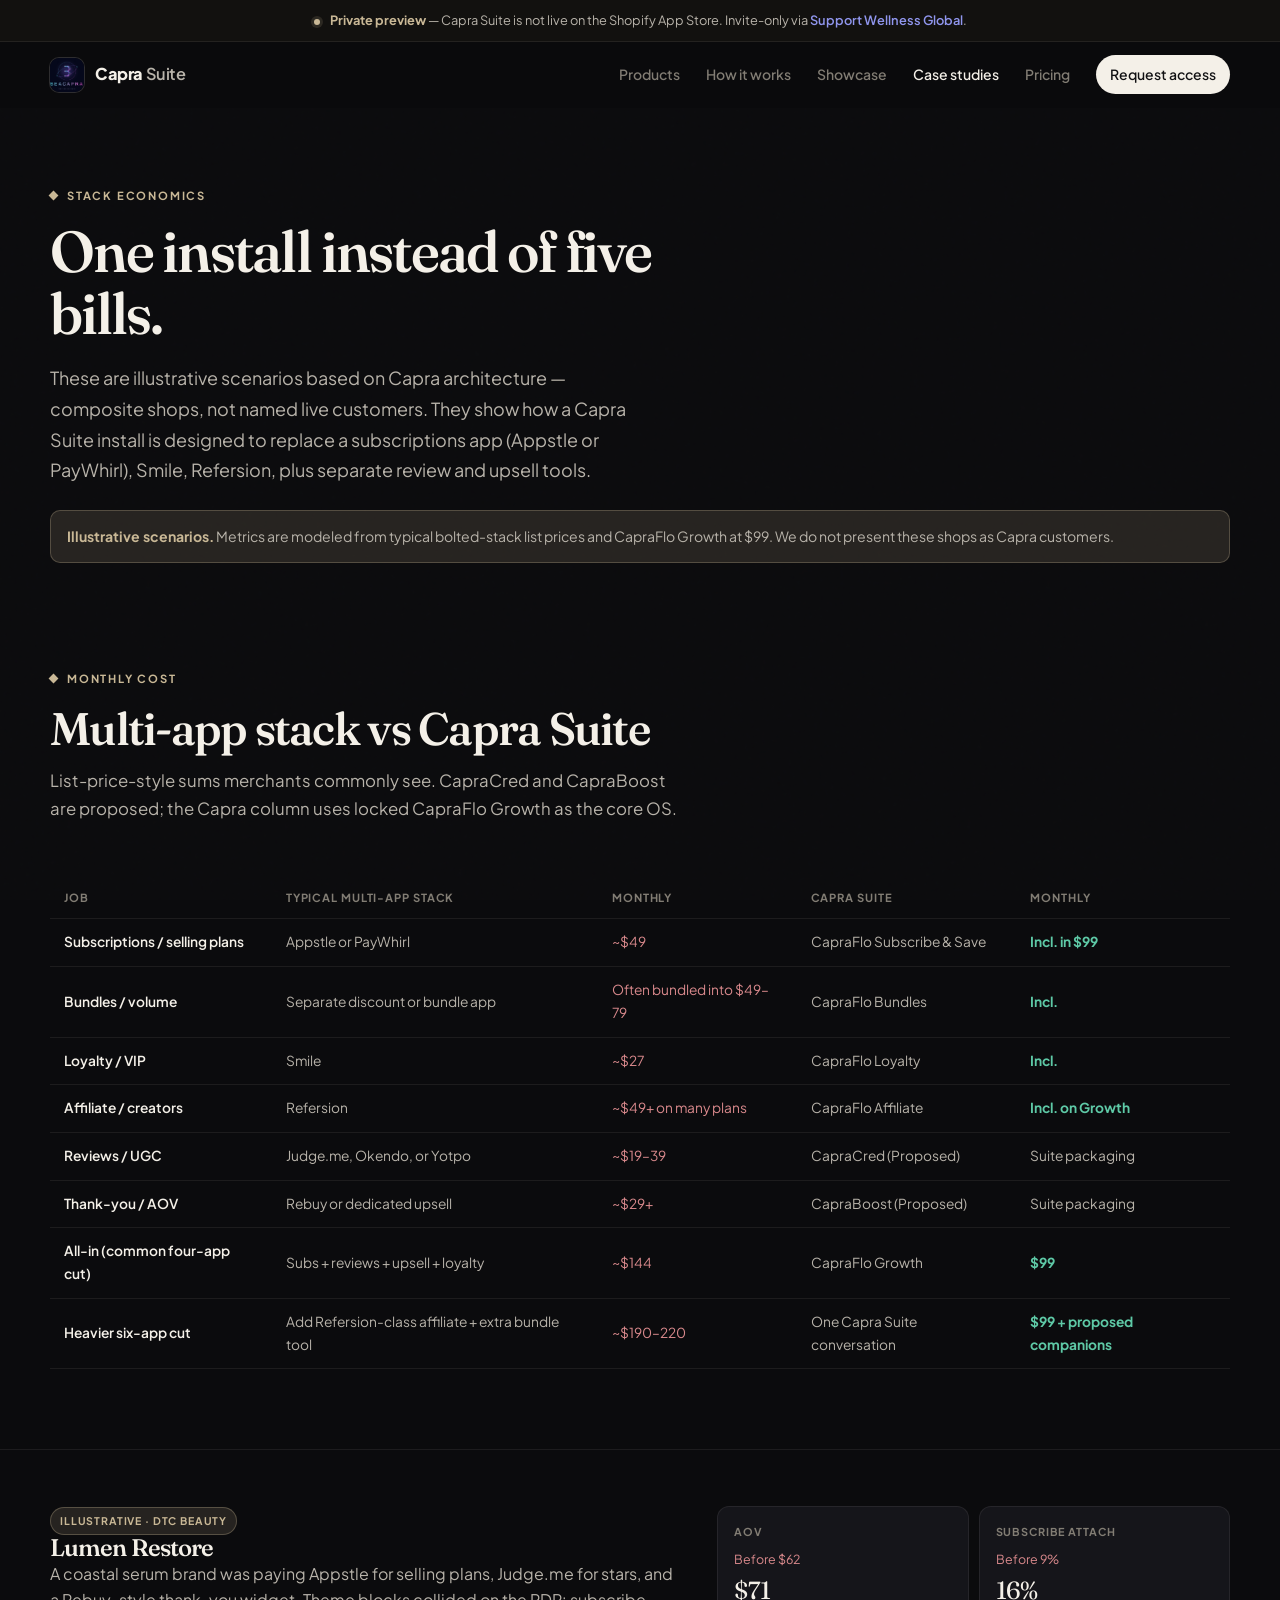
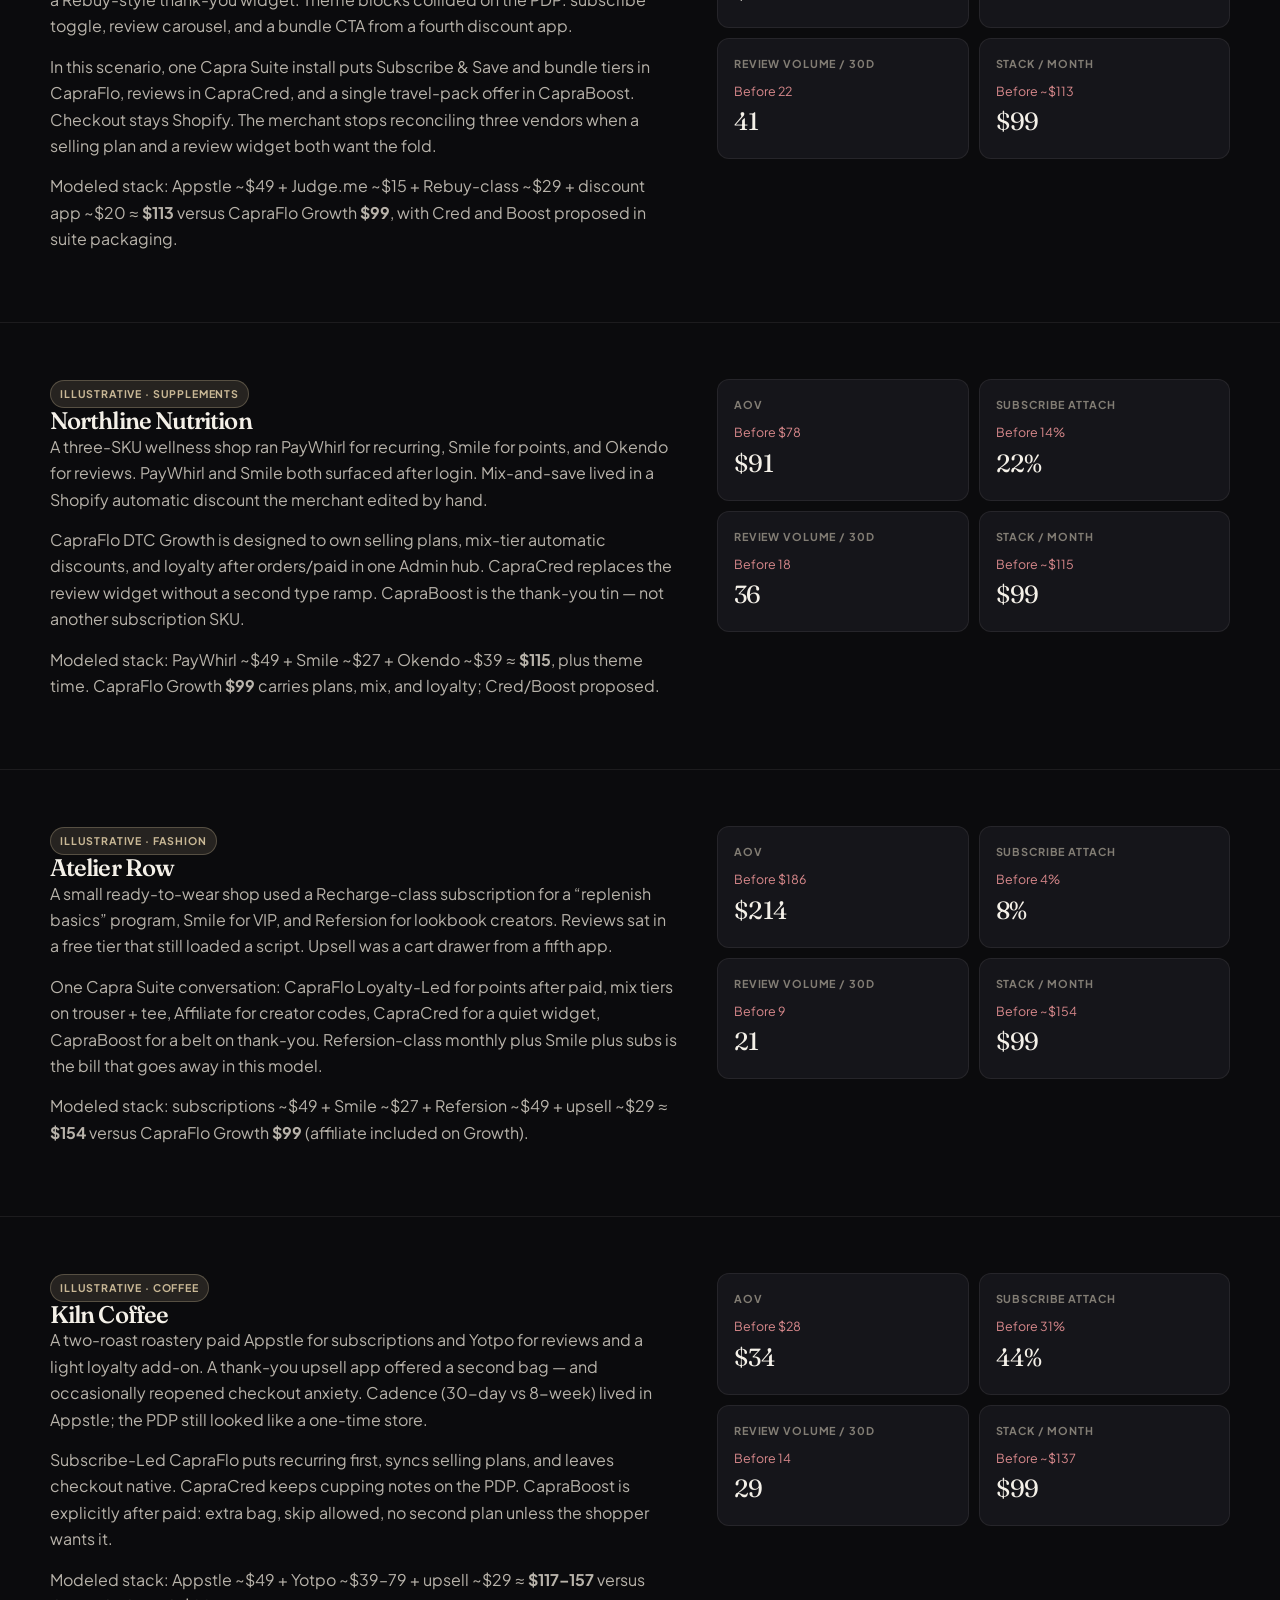
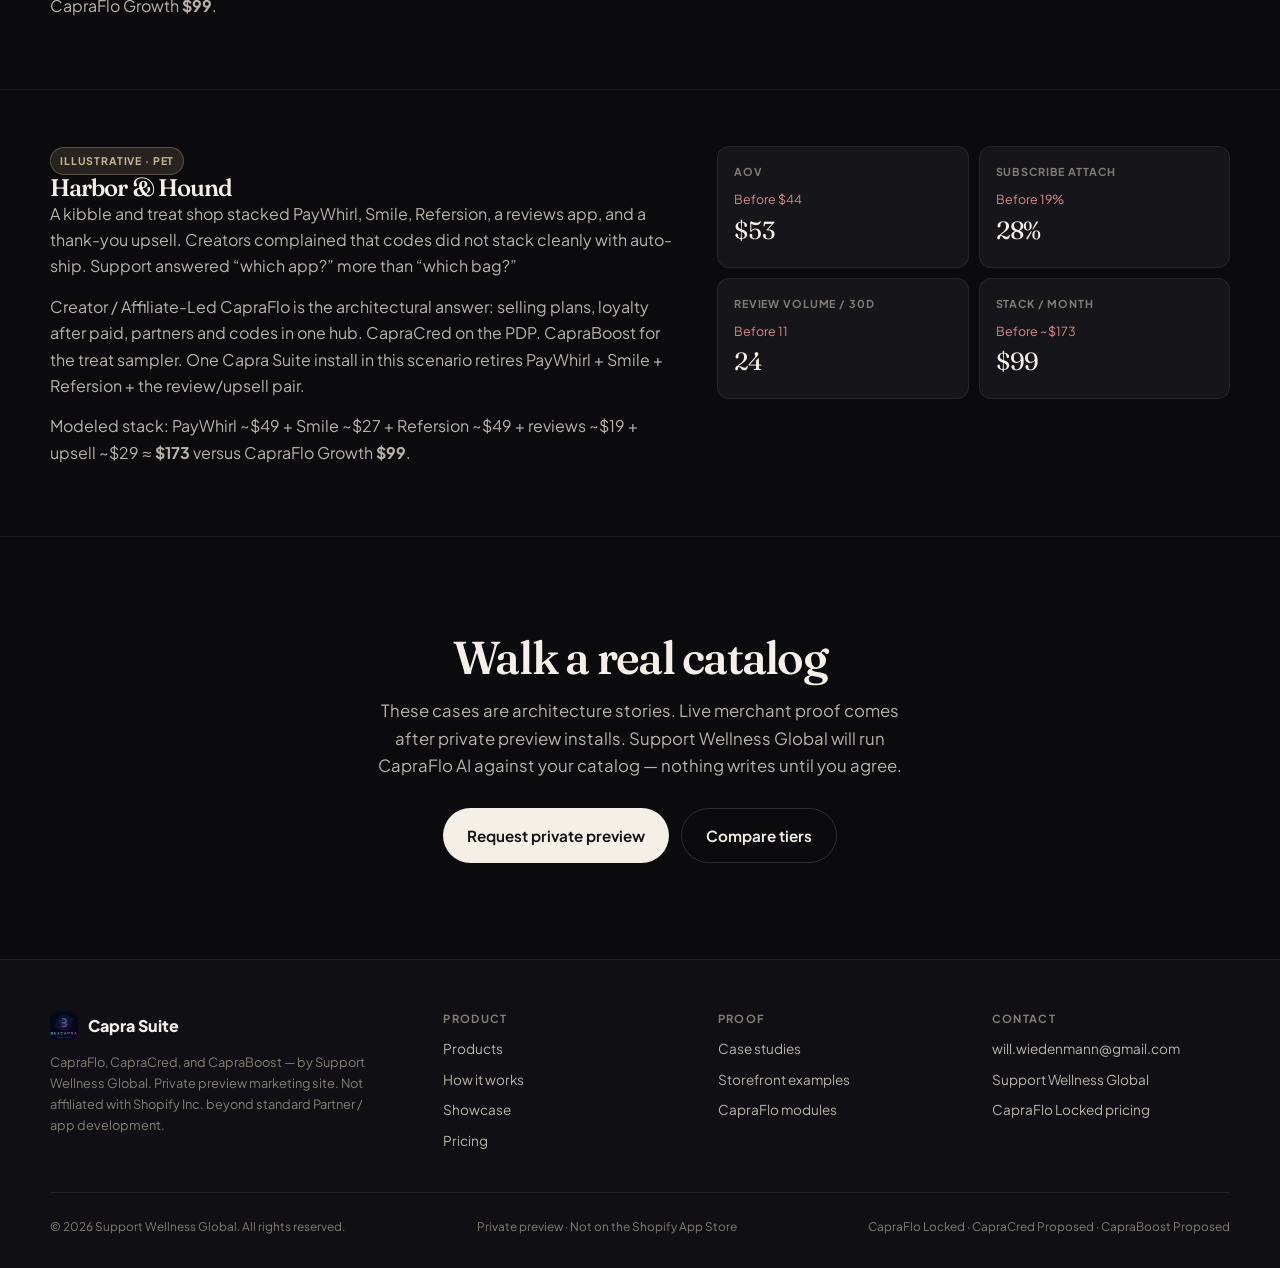
==== case-studies.html @ 0676817f "Rebuild CapraFlo.com as a multi-page marketing site. Replace the single landing page with shared sty" ====
<!DOCTYPE html>
<html lang="en">
<head>
<meta charset="UTF-8">
<meta name="viewport" content="width=device-width, initial-scale=1">
<title>Capra Suite case studies — illustrative stack replacements</title>
<meta name="description" content="Five illustrative Capra Suite scenarios: one install replacing Appstle or PayWhirl plus Smile, Refersion, reviews, and upsell apps. Composite metrics — not named merchant customers.">
<meta property="og:title" content="Capra Suite illustrative case studies">
<meta property="og:description" content="Before/after AOV, subscribe attach, review volume, and stack cost. Labeled illustrative until live installs exist.">
<meta property="og:type" content="website">
<meta property="og:image" content="logo.jpeg">
<link rel="icon" href="logo.jpeg" type="image/jpeg">
<link rel="preconnect" href="https://fonts.googleapis.com">
<link rel="preconnect" href="https://fonts.gstatic.com" crossorigin>
<link href="https://fonts.googleapis.com/css2?family=Fraunces:opsz,wght@9..144,500;9..144,600;9..144,700&family=IBM+Plex+Mono:wght@400;500&family=Instrument+Serif:ital@0;1&family=Plus+Jakarta+Sans:wght@400;500;600;700;800&display=swap" rel="stylesheet">
<link rel="stylesheet" href="styles.css">
</head>
<body>
<a class="skip-link" href="#main">Skip to content</a>
<div class="preview-banner" role="status">
  <span class="live-dot" aria-hidden="true"></span>
  <strong>Private preview</strong> — Capra Suite is not live on the Shopify App Store.
  Invite-only via <a href="mailto:will.wiedenmann@gmail.com">Support Wellness Global</a>.
</div>
<header class="nav" id="nav">
  <div class="nav-inner">
    <a class="brand" href="index.html">
      <img src="logo.jpeg" width="34" height="34" alt="">
      <span>Capra<span class="brand-em">Suite</span></span>
    </a>
    <button class="nav-toggle" type="button" aria-expanded="false" aria-controls="nav-menu" aria-label="Open menu">
      <span></span><span></span>
    </button>
    <nav class="nav-links" id="nav-menu" aria-label="Primary">
      <a href="products.html">Products</a>
      <a href="how-it-works.html">How it works</a>
      <a href="showcase.html">Showcase</a>
      <a href="case-studies.html" aria-current="page">Case studies</a>
      <a href="pricing.html">Pricing</a>
      <a class="btn btn-primary btn-sm" href="mailto:will.wiedenmann@gmail.com">Request access</a>
    </nav>
  </div>
</header>

<main id="main">
  <section class="page-hero">
    <div class="container">
      <div class="eyebrow">Stack economics</div>
      <h1>One install instead of five bills.</h1>
      <p class="lead">These are illustrative scenarios based on Capra architecture — composite shops, not named live customers. They show how a Capra Suite install is designed to replace a subscriptions app (Appstle or PayWhirl), Smile, Refersion, plus separate review and upsell tools.</p>
      <p class="notice" style="margin-top:24px;margin-bottom:0"><strong>Illustrative scenarios.</strong> Metrics are modeled from typical bolted-stack list prices and CapraFlo Growth at $99. We do not present these shops as Capra customers.</p>
    </div>
  </section>

  <section class="section-tight">
    <div class="container">
      <div class="section-head">
        <div class="eyebrow">Monthly cost</div>
        <h2>Multi-app stack vs Capra Suite</h2>
        <p class="sub">List-price-style sums merchants commonly see. CapraCred and CapraBoost are proposed; the Capra column uses locked CapraFlo Growth as the core OS.</p>
      </div>
      <div class="compare-wrap">
        <table class="compare">
          <thead>
            <tr>
              <th>Job</th>
              <th>Typical multi-app stack</th>
              <th>Monthly</th>
              <th>Capra Suite</th>
              <th>Monthly</th>
            </tr>
          </thead>
          <tbody>
            <tr>
              <td>Subscriptions / selling plans</td>
              <td>Appstle or PayWhirl</td>
              <td class="lose">~$49</td>
              <td>CapraFlo Subscribe &amp; Save</td>
              <td class="win">Incl. in $99</td>
            </tr>
            <tr>
              <td>Bundles / volume</td>
              <td>Separate discount or bundle app</td>
              <td class="lose">Often bundled into $49–79</td>
              <td>CapraFlo Bundles</td>
              <td class="win">Incl.</td>
            </tr>
            <tr>
              <td>Loyalty / VIP</td>
              <td>Smile</td>
              <td class="lose">~$27</td>
              <td>CapraFlo Loyalty</td>
              <td class="win">Incl.</td>
            </tr>
            <tr>
              <td>Affiliate / creators</td>
              <td>Refersion</td>
              <td class="lose">~$49+ on many plans</td>
              <td>CapraFlo Affiliate</td>
              <td class="win">Incl. on Growth</td>
            </tr>
            <tr>
              <td>Reviews / UGC</td>
              <td>Judge.me, Okendo, or Yotpo</td>
              <td class="lose">~$19–39</td>
              <td>CapraCred (Proposed)</td>
              <td>Suite packaging</td>
            </tr>
            <tr>
              <td>Thank-you / AOV</td>
              <td>Rebuy or dedicated upsell</td>
              <td class="lose">~$29+</td>
              <td>CapraBoost (Proposed)</td>
              <td>Suite packaging</td>
            </tr>
            <tr>
              <td>All-in (common four-app cut)</td>
              <td>Subs + reviews + upsell + loyalty</td>
              <td class="lose">~$144</td>
              <td>CapraFlo Growth</td>
              <td class="win">$99</td>
            </tr>
            <tr>
              <td>Heavier six-app cut</td>
              <td>Add Refersion-class affiliate + extra bundle tool</td>
              <td class="lose">~$190–220</td>
              <td>One Capra Suite conversation</td>
              <td class="win">$99 + proposed companions</td>
            </tr>
          </tbody>
        </table>
      </div>
    </div>
  </section>

  <article class="case" id="lumen">
    <div class="container case-grid">
      <div class="prose">
        <span class="tag tag-illust">Illustrative · DTC beauty</span>
        <h2>Lumen Restore</h2>
        <p>A coastal serum brand was paying Appstle for selling plans, Judge.me for stars, and a Rebuy-style thank-you widget. Theme blocks collided on the PDP: subscribe toggle, review carousel, and a bundle CTA from a fourth discount app.</p>
        <p>In this scenario, one Capra Suite install puts Subscribe &amp; Save and bundle tiers in CapraFlo, reviews in CapraCred, and a single travel-pack offer in CapraBoost. Checkout stays Shopify. The merchant stops reconciling three vendors when a selling plan and a review widget both want the fold.</p>
        <p>Modeled stack: Appstle ~$49 + Judge.me ~$15 + Rebuy-class ~$29 + discount app ~$20 ≈ <strong>$113</strong> versus CapraFlo Growth <strong>$99</strong>, with Cred and Boost proposed in suite packaging.</p>
      </div>
      <div class="metrics">
        <div class="metric">
          <div class="label">AOV</div>
          <div class="before">Before $62</div>
          <div class="after">$71</div>
        </div>
        <div class="metric">
          <div class="label">Subscribe attach</div>
          <div class="before">Before 9%</div>
          <div class="after">16%</div>
        </div>
        <div class="metric">
          <div class="label">Review volume / 30d</div>
          <div class="before">Before 22</div>
          <div class="after">41</div>
        </div>
        <div class="metric">
          <div class="label">Stack / month</div>
          <div class="before">Before ~$113</div>
          <div class="after">$99</div>
        </div>
      </div>
    </div>
  </article>

  <article class="case" id="northline">
    <div class="container case-grid">
      <div class="prose">
        <span class="tag tag-illust">Illustrative · Supplements</span>
        <h2>Northline Nutrition</h2>
        <p>A three-SKU wellness shop ran PayWhirl for recurring, Smile for points, and Okendo for reviews. PayWhirl and Smile both surfaced after login. Mix-and-save lived in a Shopify automatic discount the merchant edited by hand.</p>
        <p>CapraFlo DTC Growth is designed to own selling plans, mix-tier automatic discounts, and loyalty after orders/paid in one Admin hub. CapraCred replaces the review widget without a second type ramp. CapraBoost is the thank-you tin — not another subscription SKU.</p>
        <p>Modeled stack: PayWhirl ~$49 + Smile ~$27 + Okendo ~$39 ≈ <strong>$115</strong>, plus theme time. CapraFlo Growth <strong>$99</strong> carries plans, mix, and loyalty; Cred/Boost proposed.</p>
      </div>
      <div class="metrics">
        <div class="metric">
          <div class="label">AOV</div>
          <div class="before">Before $78</div>
          <div class="after">$91</div>
        </div>
        <div class="metric">
          <div class="label">Subscribe attach</div>
          <div class="before">Before 14%</div>
          <div class="after">22%</div>
        </div>
        <div class="metric">
          <div class="label">Review volume / 30d</div>
          <div class="before">Before 18</div>
          <div class="after">36</div>
        </div>
        <div class="metric">
          <div class="label">Stack / month</div>
          <div class="before">Before ~$115</div>
          <div class="after">$99</div>
        </div>
      </div>
    </div>
  </article>

  <article class="case" id="atelier">
    <div class="container case-grid">
      <div class="prose">
        <span class="tag tag-illust">Illustrative · Fashion</span>
        <h2>Atelier Row</h2>
        <p>A small ready-to-wear shop used a Recharge-class subscription for a “replenish basics” program, Smile for VIP, and Refersion for lookbook creators. Reviews sat in a free tier that still loaded a script. Upsell was a cart drawer from a fifth app.</p>
        <p>One Capra Suite conversation: CapraFlo Loyalty-Led for points after paid, mix tiers on trouser + tee, Affiliate for creator codes, CapraCred for a quiet widget, CapraBoost for a belt on thank-you. Refersion-class monthly plus Smile plus subs is the bill that goes away in this model.</p>
        <p>Modeled stack: subscriptions ~$49 + Smile ~$27 + Refersion ~$49 + upsell ~$29 ≈ <strong>$154</strong> versus CapraFlo Growth <strong>$99</strong> (affiliate included on Growth).</p>
      </div>
      <div class="metrics">
        <div class="metric">
          <div class="label">AOV</div>
          <div class="before">Before $186</div>
          <div class="after">$214</div>
        </div>
        <div class="metric">
          <div class="label">Subscribe attach</div>
          <div class="before">Before 4%</div>
          <div class="after">8%</div>
        </div>
        <div class="metric">
          <div class="label">Review volume / 30d</div>
          <div class="before">Before 9</div>
          <div class="after">21</div>
        </div>
        <div class="metric">
          <div class="label">Stack / month</div>
          <div class="before">Before ~$154</div>
          <div class="after">$99</div>
        </div>
      </div>
    </div>
  </article>

  <article class="case" id="kiln">
    <div class="container case-grid">
      <div class="prose">
        <span class="tag tag-illust">Illustrative · Coffee</span>
        <h2>Kiln Coffee</h2>
        <p>A two-roast roastery paid Appstle for subscriptions and Yotpo for reviews and a light loyalty add-on. A thank-you upsell app offered a second bag — and occasionally reopened checkout anxiety. Cadence (30-day vs 8-week) lived in Appstle; the PDP still looked like a one-time store.</p>
        <p>Subscribe-Led CapraFlo puts recurring first, syncs selling plans, and leaves checkout native. CapraCred keeps cupping notes on the PDP. CapraBoost is explicitly after paid: extra bag, skip allowed, no second plan unless the shopper wants it.</p>
        <p>Modeled stack: Appstle ~$49 + Yotpo ~$39–79 + upsell ~$29 ≈ <strong>$117–157</strong> versus CapraFlo Growth <strong>$99</strong>.</p>
      </div>
      <div class="metrics">
        <div class="metric">
          <div class="label">AOV</div>
          <div class="before">Before $28</div>
          <div class="after">$34</div>
        </div>
        <div class="metric">
          <div class="label">Subscribe attach</div>
          <div class="before">Before 31%</div>
          <div class="after">44%</div>
        </div>
        <div class="metric">
          <div class="label">Review volume / 30d</div>
          <div class="before">Before 14</div>
          <div class="after">29</div>
        </div>
        <div class="metric">
          <div class="label">Stack / month</div>
          <div class="before">Before ~$137</div>
          <div class="after">$99</div>
        </div>
      </div>
    </div>
  </article>

  <article class="case" id="harbor">
    <div class="container case-grid">
      <div class="prose">
        <span class="tag tag-illust">Illustrative · Pet</span>
        <h2>Harbor &amp; Hound</h2>
        <p>A kibble and treat shop stacked PayWhirl, Smile, Refersion, a reviews app, and a thank-you upsell. Creators complained that codes did not stack cleanly with auto-ship. Support answered “which app?” more than “which bag?”</p>
        <p>Creator / Affiliate-Led CapraFlo is the architectural answer: selling plans, loyalty after paid, partners and codes in one hub. CapraCred on the PDP. CapraBoost for the treat sampler. One Capra Suite install in this scenario retires PayWhirl + Smile + Refersion + the review/upsell pair.</p>
        <p>Modeled stack: PayWhirl ~$49 + Smile ~$27 + Refersion ~$49 + reviews ~$19 + upsell ~$29 ≈ <strong>$173</strong> versus CapraFlo Growth <strong>$99</strong>.</p>
      </div>
      <div class="metrics">
        <div class="metric">
          <div class="label">AOV</div>
          <div class="before">Before $44</div>
          <div class="after">$53</div>
        </div>
        <div class="metric">
          <div class="label">Subscribe attach</div>
          <div class="before">Before 19%</div>
          <div class="after">28%</div>
        </div>
        <div class="metric">
          <div class="label">Review volume / 30d</div>
          <div class="before">Before 11</div>
          <div class="after">24</div>
        </div>
        <div class="metric">
          <div class="label">Stack / month</div>
          <div class="before">Before ~$173</div>
          <div class="after">$99</div>
        </div>
      </div>
    </div>
  </article>

  <section class="cta-band">
    <div class="container">
      <h2>Walk a real catalog</h2>
      <p>These cases are architecture stories. Live merchant proof comes after private preview installs. Support Wellness Global will run CapraFlo AI against your catalog — nothing writes until you agree.</p>
      <div class="cta-row">
        <a class="btn btn-primary btn-lg" href="mailto:will.wiedenmann@gmail.com">Request private preview</a>
        <a class="btn btn-ghost btn-lg" href="pricing.html">Compare tiers</a>
      </div>
    </div>
  </section>
</main>

<footer class="footer">
  <div class="container">
    <div class="footer-top">
      <div>
        <div class="footer-brand">
          <img src="logo.jpeg" width="28" height="28" alt="">
          Capra Suite
        </div>
        <p class="footer-copy">CapraFlo, CapraCred, and CapraBoost — by Support Wellness Global. Private preview marketing site. Not affiliated with Shopify Inc. beyond standard Partner / app development.</p>
      </div>
      <div>
        <h4>Product</h4>
        <div class="footer-links">
          <a href="products.html">Products</a>
          <a href="how-it-works.html">How it works</a>
          <a href="showcase.html">Showcase</a>
          <a href="pricing.html">Pricing</a>
        </div>
      </div>
      <div>
        <h4>Proof</h4>
        <div class="footer-links">
          <a href="case-studies.html">Case studies</a>
          <a href="showcase.html">Storefront examples</a>
          <a href="products.html#capraflo">CapraFlo modules</a>
        </div>
      </div>
      <div>
        <h4>Contact</h4>
        <div class="footer-links">
          <a href="mailto:will.wiedenmann@gmail.com">will.wiedenmann@gmail.com</a>
          <a href="how-it-works.html#agency">Support Wellness Global</a>
          <a href="pricing.html">CapraFlo Locked pricing</a>
        </div>
      </div>
    </div>
    <div class="footer-bottom">
      <span>© 2026 Support Wellness Global. All rights reserved.</span>
      <span>Private preview · Not on the Shopify App Store</span>
      <span>CapraFlo Locked · CapraCred Proposed · CapraBoost Proposed</span>
    </div>
  </div>
</footer>
<script src="nav.js"></script>
</body>
</html>
---- styles.css ----
:root {
  --bg: #0b0b0d;
  --bg-elev: #101014;
  --paper: #15151a;
  --paper-2: #1b1b22;
  --paper-3: #22222b;
  --line: rgba(236, 230, 220, 0.08);
  --line-strong: rgba(236, 230, 220, 0.16);
  --ink: #f4f0e8;
  --ink-2: #b8b3aa;
  --ink-3: #827d74;
  --indigo: #6b72e0;
  --indigo-2: #9096ee;
  --violet: #8578dc;
  --gold: #c9b896;
  --gold-soft: rgba(201, 184, 150, 0.14);
  --mint: #5ec9a6;
  --mint-soft: rgba(94, 201, 166, 0.12);
  --mint-line: rgba(94, 201, 166, 0.32);
  --amber: #d4b36a;
  --amber-soft: rgba(212, 179, 106, 0.14);
  --rose: #d9898c;
  --display: "Fraunces", "Iowan Old Style", Georgia, serif;
  --serif: "Instrument Serif", Georgia, serif;
  --sans: "Plus Jakarta Sans", ui-sans-serif, system-ui, sans-serif;
  --mono: "IBM Plex Mono", ui-monospace, SFMono-Regular, Menlo, monospace;
  --radius: 14px;
  --radius-sm: 9px;
  --max: 1180px;
  --wide: 1280px;
  --ease: cubic-bezier(0.22, 1, 0.36, 1);
  --shop-bg: #f6f1ea;
  --shop-ink: #1c1714;
  --shop-muted: #6d655c;
  --shop-accent: #3d3a78;
  --shop-line: rgba(28, 23, 20, 0.1);
  --shop-card: #fffdf9;
}

*, *::before, *::after { box-sizing: border-box; margin: 0; padding: 0; }

html { scroll-behavior: smooth; }

body {
  font-family: var(--sans);
  background: var(--bg);
  color: var(--ink);
  line-height: 1.65;
  -webkit-font-smoothing: antialiased;
  -moz-osx-font-smoothing: grayscale;
  overflow-x: hidden;
}

body::before {
  content: "";
  pointer-events: none;
  position: fixed;
  inset: 0;
  z-index: 0;
  opacity: 0.35;
  background-image: url("data:image/svg+xml,%3Csvg viewBox='0 0 200 200' xmlns='http://www.w3.org/2000/svg'%3E%3Cfilter id='n'%3E%3CfeTurbulence type='fractalNoise' baseFrequency='0.85' numOctaves='4' stitchTiles='stitch'/%3E%3C/filter%3E%3Crect width='100%25' height='100%25' filter='url(%23n)' opacity='0.55'/%3E%3C/svg%3E");
  mix-blend-mode: overlay;
}

body.nav-open { overflow: hidden; }

a { color: var(--indigo-2); text-decoration: none; transition: color 0.2s var(--ease); }
a:hover { color: var(--gold); }
img { max-width: 100%; display: block; }
button { font-family: inherit; cursor: pointer; border: none; background: none; color: inherit; }
ul, ol { list-style: none; }
code { font-family: var(--mono); }

:focus-visible {
  outline: 2px solid var(--indigo-2);
  outline-offset: 3px;
}

.skip-link {
  position: absolute;
  left: 16px;
  top: -40px;
  z-index: 400;
  background: var(--ink);
  color: var(--bg);
  padding: 8px 12px;
  border-radius: 6px;
  font-size: 0.8rem;
  font-weight: 700;
}
.skip-link:focus { top: 12px; }

.container { width: min(100% - 40px, var(--max)); margin-inline: auto; position: relative; z-index: 1; }
.container-wide { width: min(100% - 40px, var(--wide)); margin-inline: auto; position: relative; z-index: 1; }

.eyebrow {
  display: inline-flex;
  align-items: center;
  gap: 10px;
  font-size: 0.7rem;
  font-weight: 700;
  letter-spacing: 0.16em;
  text-transform: uppercase;
  color: var(--gold);
  margin-bottom: 16px;
}
.eyebrow::before {
  content: "";
  width: 7px;
  height: 7px;
  background: var(--gold);
  transform: rotate(45deg);
}

h1, h2, h3, h4, .display {
  font-family: var(--display);
  font-weight: 560;
  font-optical-sizing: auto;
  letter-spacing: -0.038em;
  line-height: 1.08;
  color: var(--ink);
}
.serif-italic { font-family: var(--serif); font-style: italic; font-weight: 400; letter-spacing: -0.02em; }
.muted { color: var(--ink-2); }
.lead { font-size: 1.125rem; color: var(--ink-2); max-width: 38rem; line-height: 1.7; }

.section { padding: 104px 0; position: relative; z-index: 1; }
.section-tight { padding: 72px 0; position: relative; z-index: 1; }
.section-head { max-width: 640px; margin-bottom: 52px; }
.section-head h2 { font-size: clamp(2rem, 3.6vw, 2.85rem); margin-bottom: 14px; }
.section-head .sub { color: var(--ink-2); font-size: 1.05rem; line-height: 1.7; }
.section-head.center { margin-left: auto; margin-right: auto; text-align: center; }
.section-head.center .eyebrow { justify-content: center; }

.hairline { border-top: 1px solid var(--line); }

.preview-banner {
  position: relative;
  z-index: 200;
  background: #12110f;
  border-bottom: 1px solid var(--line);
  padding: 10px 20px;
  text-align: center;
  font-size: 0.8rem;
  color: var(--ink-2);
}
.preview-banner strong { color: var(--gold); font-weight: 700; }
.preview-banner a { color: var(--indigo-2); font-weight: 600; }
.live-dot {
  display: inline-block;
  width: 6px;
  height: 6px;
  border-radius: 50%;
  background: var(--gold);
  margin-right: 8px;
  vertical-align: middle;
  box-shadow: 0 0 0 3px var(--gold-soft);
}

.nav {
  position: sticky;
  top: 0;
  z-index: 100;
  backdrop-filter: blur(20px) saturate(1.2);
  -webkit-backdrop-filter: blur(20px) saturate(1.2);
  background: rgba(11, 11, 13, 0.72);
  border-bottom: 1px solid transparent;
}
.nav.is-scrolled {
  border-bottom-color: var(--line);
  background: rgba(11, 11, 13, 0.92);
}
.nav-inner {
  display: flex;
  align-items: center;
  justify-content: space-between;
  gap: 16px;
  padding: 13px 0;
  width: min(100% - 40px, var(--max));
  margin-inline: auto;
}
.brand {
  display: flex;
  align-items: center;
  gap: 11px;
  color: var(--ink) !important;
  font-weight: 800;
  font-size: 1.02rem;
  letter-spacing: -0.03em;
}
.brand img {
  width: 34px;
  height: 34px;
  border-radius: 9px;
  object-fit: cover;
  box-shadow: 0 0 0 1px var(--line-strong);
}
.brand-em { font-weight: 600; color: var(--ink-2); margin-left: 0.18em; }
.nav-links { display: flex; align-items: center; gap: 26px; }
.nav-links a { color: var(--ink-3); font-size: 0.875rem; font-weight: 550; }
.nav-links a:hover,
.nav-links a[aria-current="page"] { color: var(--ink); }
.nav-toggle {
  display: none;
  width: 40px;
  height: 40px;
  position: relative;
  border-radius: 8px;
  border: 1px solid var(--line);
}
.nav-toggle span {
  position: absolute;
  left: 11px;
  right: 11px;
  height: 1.5px;
  background: var(--ink);
  transition: transform 0.2s var(--ease), top 0.2s;
}
.nav-toggle span:first-child { top: 15px; }
.nav-toggle span:last-child { top: 23px; }
.nav-toggle.is-open span:first-child { top: 19px; transform: rotate(45deg); }
.nav-toggle.is-open span:last-child { top: 19px; transform: rotate(-45deg); }

.btn {
  display: inline-flex;
  align-items: center;
  justify-content: center;
  gap: 8px;
  padding: 12px 20px;
  border-radius: 999px;
  font-weight: 650;
  font-size: 0.9rem;
  transition: transform 0.2s var(--ease), box-shadow 0.2s, background 0.2s, border-color 0.2s, color 0.2s;
  white-space: nowrap;
}
.btn:hover { transform: translateY(-1px); }
.btn-primary {
  background: var(--ink);
  color: #111113 !important;
  box-shadow: none;
}
.btn-primary:hover { background: #fff; color: #111113 !important; }
.btn-ghost {
  background: transparent;
  color: var(--ink) !important;
  border: 1px solid var(--line-strong);
}
.btn-ghost:hover { border-color: var(--gold); color: var(--ink) !important; }
.btn-sm { padding: 8px 14px; font-size: 0.8125rem; }
.btn-lg { padding: 14px 24px; font-size: 0.95rem; }

.tag {
  display: inline-flex;
  align-items: center;
  gap: 6px;
  font-size: 0.66rem;
  font-weight: 700;
  letter-spacing: 0.08em;
  text-transform: uppercase;
  padding: 4px 9px;
  border-radius: 999px;
  border: 1px solid var(--line-strong);
  color: var(--ink-2);
  background: rgba(255, 255, 255, 0.03);
}
.tag-lock { color: var(--mint); border-color: var(--mint-line); background: var(--mint-soft); }
.tag-prop { color: var(--amber); border-color: rgba(212, 179, 106, 0.32); background: var(--amber-soft); }
.tag-suite { color: var(--indigo-2); border-color: rgba(107, 114, 224, 0.32); background: rgba(107, 114, 224, 0.1); }
.tag-illust { color: var(--gold); border-color: rgba(201, 184, 150, 0.3); background: var(--gold-soft); }

.hero { position: relative; padding: 88px 0 72px; overflow: hidden; }
.hero-grid {
  display: grid;
  grid-template-columns: minmax(0, 1.05fr) minmax(0, 0.95fr);
  gap: 64px;
  align-items: center;
}
.hero h1 {
  font-size: clamp(2.6rem, 5.2vw, 4.05rem);
  margin-bottom: 22px;
  max-width: 13ch;
}
.hero .lead { margin-bottom: 30px; }
.hero-cta { display: flex; flex-wrap: wrap; gap: 12px; margin-bottom: 34px; }
.hero-meta {
  display: flex;
  flex-wrap: wrap;
  gap: 8px 20px;
  font-size: 0.8rem;
  color: var(--ink-3);
}
.hero-meta strong { color: var(--ink-2); font-weight: 600; }

.page-hero { padding: 72px 0 28px; }
.page-hero h1 { font-size: clamp(2.4rem, 4.8vw, 3.6rem); margin-bottom: 18px; max-width: 16ch; }
.page-hero .lead { margin-bottom: 0; }

.trust {
  border-top: 1px solid var(--line);
  border-bottom: 1px solid var(--line);
  padding: 22px 0;
}
.trust-row {
  display: grid;
  grid-template-columns: repeat(4, 1fr);
  gap: 0;
}
.trust-item {
  padding: 8px 20px;
  border-left: 1px solid var(--line);
}
.trust-item:first-child { border-left: none; padding-left: 0; }
.trust-item b {
  display: block;
  font-size: 0.82rem;
  font-weight: 700;
  color: var(--ink);
  margin-bottom: 2px;
}
.trust-item span { font-size: 0.75rem; color: var(--ink-3); }

.steps {
  display: grid;
  grid-template-columns: repeat(4, 1fr);
  gap: 18px;
}
.step {
  padding: 22px 20px 24px;
  border: 1px solid var(--line);
  border-radius: var(--radius);
  background: var(--paper);
  min-height: 100%;
}
.step-num {
  font-family: var(--display);
  font-size: 1.35rem;
  color: var(--gold);
  margin-bottom: 14px;
  letter-spacing: -0.04em;
}
.step h3 { font-size: 1.15rem; margin-bottom: 8px; }
.step p { font-size: 0.88rem; color: var(--ink-2); }

.prod-home {
  display: grid;
  grid-template-columns: 1.3fr 1fr 1fr;
  gap: 14px;
}
.prod-tile {
  display: flex;
  flex-direction: column;
  padding: 28px 26px;
  border: 1px solid var(--line);
  border-radius: var(--radius);
  background: var(--paper);
  color: inherit !important;
  transition: border-color 0.2s, transform 0.2s var(--ease);
  min-height: 280px;
}
.prod-tile:hover {
  border-color: var(--line-strong);
  transform: translateY(-2px);
  color: inherit !important;
}
.prod-tile.featured {
  background: linear-gradient(180deg, #1a1a24 0%, var(--paper) 55%);
  border-color: rgba(107, 114, 224, 0.28);
}
.prod-tile .tag { margin-bottom: 16px; align-self: flex-start; }
.prod-tile h3 { font-size: 1.55rem; margin-bottom: 10px; }
.prod-tile p { color: var(--ink-2); font-size: 0.95rem; flex: 1; }
.prod-tile .more {
  margin-top: 20px;
  font-size: 0.82rem;
  font-weight: 700;
  color: var(--gold);
}
.mini-grid { display: grid; grid-template-columns: 1fr 1fr; gap: 8px; margin-top: 18px; }
.mini-chip {
  padding: 10px 12px;
  border-radius: 8px;
  background: rgba(0, 0, 0, 0.28);
  border: 1px solid var(--line);
  font-size: 0.74rem;
}
.mini-chip b { display: block; color: var(--ink); font-weight: 650; margin-bottom: 2px; }

.cta-band {
  border-top: 1px solid var(--line);
  padding: 96px 0;
  text-align: center;
}
.cta-band h2 {
  font-size: clamp(2rem, 3.6vw, 2.9rem);
  margin-bottom: 14px;
  max-width: 16ch;
  margin-left: auto;
  margin-right: auto;
}
.cta-band p {
  color: var(--ink-2);
  max-width: 34rem;
  margin: 0 auto 28px;
  font-size: 1.05rem;
}
.cta-row { display: flex; justify-content: center; flex-wrap: wrap; gap: 12px; }

.footer {
  border-top: 1px solid var(--line);
  padding: 52px 0 32px;
  background: var(--bg-elev);
  position: relative;
  z-index: 1;
}
.footer-top {
  display: grid;
  grid-template-columns: 1.5fr 1fr 1fr 1fr;
  gap: 36px;
  margin-bottom: 40px;
}
.footer-brand {
  display: flex;
  align-items: center;
  gap: 10px;
  font-weight: 800;
  font-size: 1rem;
  color: var(--ink);
  margin-bottom: 12px;
}
.footer-brand img { width: 28px; height: 28px; border-radius: 7px; object-fit: cover; }
.footer-copy { font-size: 0.8rem; color: var(--ink-3); max-width: 320px; line-height: 1.65; }
.footer h4 {
  font-family: var(--sans);
  font-size: 0.7rem;
  font-weight: 700;
  letter-spacing: 0.12em;
  text-transform: uppercase;
  color: var(--ink-3);
  margin-bottom: 14px;
}
.footer-links { display: flex; flex-direction: column; gap: 8px; }
.footer-links a { color: var(--ink-2); font-size: 0.85rem; }
.footer-links a:hover { color: var(--ink); }
.footer-bottom {
  display: flex;
  flex-wrap: wrap;
  justify-content: space-between;
  gap: 12px;
  padding-top: 24px;
  border-top: 1px solid var(--line);
  font-size: 0.74rem;
  color: var(--ink-3);
}

/* Device frames */
.frame {
  background: var(--paper);
  border: 1px solid var(--line-strong);
  border-radius: 16px;
  overflow: hidden;
  box-shadow: 0 30px 70px -28px rgba(0, 0, 0, 0.7);
}
.frame-chrome {
  display: flex;
  align-items: center;
  gap: 8px;
  padding: 10px 12px;
  border-bottom: 1px solid var(--line);
  background: rgba(0, 0, 0, 0.28);
}
.frame-dots { display: flex; gap: 5px; }
.frame-dots i {
  width: 8px;
  height: 8px;
  border-radius: 50%;
  background: rgba(255, 255, 255, 0.12);
  display: block;
}
.frame-dots i:nth-child(1) { background: #c96a66; opacity: 0.85; }
.frame-dots i:nth-child(2) { background: #c9a24a; opacity: 0.85; }
.frame-dots i:nth-child(3) { background: #5ea86a; opacity: 0.85; }
.frame-url {
  flex: 1;
  text-align: center;
  font-size: 0.66rem;
  color: var(--ink-3);
  font-weight: 550;
  background: rgba(255, 255, 255, 0.04);
  border-radius: 6px;
  padding: 4px 10px;
  border: 1px solid var(--line);
}
.preview-cap {
  display: flex;
  align-items: center;
  justify-content: space-between;
  gap: 10px;
  margin-top: 10px;
  font-size: 0.72rem;
  color: var(--ink-3);
}
.preview-cap .tag { font-size: 0.6rem; }

.phone {
  width: min(100%, 320px);
  margin-inline: auto;
  background: #0e0e10;
  border: 1px solid var(--line-strong);
  border-radius: 28px;
  padding: 10px;
  box-shadow: 0 30px 70px -28px rgba(0, 0, 0, 0.7);
}
.phone-notch {
  width: 92px;
  height: 16px;
  border-radius: 0 0 12px 12px;
  background: #0e0e10;
  margin: -10px auto 8px;
}
.phone-screen {
  border-radius: 20px;
  overflow: hidden;
  min-height: 460px;
}

.admin {
  display: grid;
  grid-template-columns: 132px 1fr;
  min-height: 360px;
  background: #121216;
}
.admin-rail {
  border-right: 1px solid var(--line);
  padding: 12px 8px;
  background: #0e0e12;
}
.admin-rail .side-label {
  font-size: 0.58rem;
  font-weight: 700;
  letter-spacing: 0.12em;
  text-transform: uppercase;
  color: var(--ink-3);
  padding: 8px 8px 6px;
}
.nav-item {
  display: flex;
  align-items: center;
  gap: 8px;
  padding: 7px 8px;
  border-radius: 7px;
  font-size: 0.68rem;
  color: var(--ink-3);
  font-weight: 550;
  margin-bottom: 2px;
}
.nav-item.active {
  background: rgba(107, 114, 224, 0.14);
  color: var(--indigo-2);
}
.nav-item .ico {
  width: 13px;
  height: 13px;
  border-radius: 3px;
  background: rgba(255, 255, 255, 0.08);
  flex-shrink: 0;
}
.nav-item.active .ico { background: var(--indigo); }
.admin-main { padding: 16px 16px 18px; }
.admin-kicker {
  font-size: 0.62rem;
  letter-spacing: 0.1em;
  text-transform: uppercase;
  color: var(--ink-3);
  font-weight: 700;
  margin-bottom: 4px;
}
.admin-title {
  font-family: var(--display);
  font-size: 1.08rem;
  letter-spacing: -0.03em;
  margin-bottom: 4px;
}
.admin-sub { font-size: 0.7rem; color: var(--ink-3); margin-bottom: 14px; }

.mode-list { display: grid; gap: 6px; }
.mode-row {
  display: flex;
  align-items: center;
  justify-content: space-between;
  gap: 8px;
  padding: 9px 10px;
  border-radius: 8px;
  border: 1px solid var(--line);
  background: rgba(255, 255, 255, 0.02);
  font-size: 0.72rem;
}
.mode-row.on {
  border-color: rgba(107, 114, 224, 0.42);
  background: rgba(107, 114, 224, 0.1);
}
.mode-row b { display: block; color: var(--ink); font-weight: 650; }
.mode-row span { color: var(--ink-3); font-size: 0.64rem; }
.pill {
  font-size: 0.56rem;
  font-weight: 700;
  letter-spacing: 0.05em;
  text-transform: uppercase;
  padding: 3px 7px;
  border-radius: 999px;
  background: rgba(107, 114, 224, 0.2);
  color: var(--indigo-2);
  border: 1px solid rgba(144, 150, 238, 0.28);
  white-space: nowrap;
}
.ai-note {
  margin-top: 12px;
  padding: 10px 12px;
  border-radius: 8px;
  border: 1px solid rgba(107, 114, 224, 0.24);
  background: rgba(107, 114, 224, 0.08);
  font-size: 0.68rem;
  color: var(--ink-2);
  line-height: 1.5;
}
.ai-note strong { color: var(--indigo-2); }
.agree-row {
  margin-top: 10px;
  display: flex;
  align-items: center;
  justify-content: space-between;
  gap: 8px;
}
.agree-btn {
  padding: 7px 13px;
  border-radius: 8px;
  font-size: 0.68rem;
  font-weight: 700;
  background: var(--ink);
  color: #111;
}
.agree-row .hint { font-size: 0.62rem; color: var(--ink-3); }

.table-mini { width: 100%; border-collapse: collapse; font-size: 0.68rem; }
.table-mini th {
  text-align: left;
  color: var(--ink-3);
  font-weight: 650;
  padding: 6px 8px;
  border-bottom: 1px solid var(--line);
}
.table-mini td {
  padding: 8px;
  border-bottom: 1px solid var(--line);
  color: var(--ink-2);
}
.table-mini td:first-child { color: var(--ink); font-weight: 600; }
.status-ok { color: var(--mint); font-weight: 650; }

.toggle {
  width: 28px;
  height: 16px;
  border-radius: 999px;
  background: rgba(255, 255, 255, 0.12);
  position: relative;
  flex-shrink: 0;
}
.toggle.on { background: var(--indigo); }
.toggle::after {
  content: "";
  position: absolute;
  top: 2px;
  left: 2px;
  width: 12px;
  height: 12px;
  border-radius: 50%;
  background: #fff;
}
.toggle.on::after { left: 14px; }

.sync-bar {
  margin-top: 10px;
  padding: 8px 10px;
  border-radius: 8px;
  background: var(--mint-soft);
  border: 1px solid var(--mint-line);
  font-size: 0.66rem;
  color: var(--mint);
  font-weight: 650;
}

/* Storefront themes */
.shop {
  background: var(--shop-bg);
  color: var(--shop-ink);
  min-height: 100%;
}
.shop-bar {
  display: flex;
  align-items: center;
  justify-content: space-between;
  padding: 10px 12px;
  border-bottom: 1px solid var(--shop-line);
  font-size: 0.68rem;
  font-weight: 700;
  letter-spacing: 0.04em;
}
.shop-bar span { color: var(--shop-muted); font-weight: 550; }
.shop-body { padding: 12px; }
.shop-media {
  height: 118px;
  border-radius: 10px;
  margin-bottom: 12px;
  border: 1px solid var(--shop-line);
  position: relative;
  overflow: hidden;
}
.shop-media::after {
  content: "";
  position: absolute;
  inset: 18% 28%;
  border: 1px solid rgba(255, 255, 255, 0.28);
  border-radius: 40% 40% 46% 46%;
}
.shop-name { font-family: var(--display); font-size: 1.05rem; letter-spacing: -0.03em; line-height: 1.15; }
.shop-price { font-size: 0.82rem; font-weight: 700; color: var(--shop-accent); margin: 4px 0 10px; }
.shop-reviews {
  padding: 10px;
  border-radius: 8px;
  border: 1px solid var(--shop-line);
  background: var(--shop-card);
  margin-bottom: 10px;
}
.stars { color: #b8860b; letter-spacing: 1px; font-size: 0.72rem; }
.shop-reviews p { font-size: 0.68rem; color: var(--shop-muted); font-style: italic; margin-top: 4px; }
.plan-row { display: flex; gap: 6px; margin-bottom: 8px; }
.plan {
  flex: 1;
  padding: 7px 4px;
  border-radius: 7px;
  text-align: center;
  border: 1px solid var(--shop-line);
  font-size: 0.62rem;
  color: var(--shop-muted);
  background: var(--shop-card);
}
.plan.on {
  border-color: var(--shop-accent);
  color: var(--shop-ink);
  box-shadow: inset 0 0 0 1px var(--shop-accent);
}
.tier-row { display: grid; gap: 5px; margin-bottom: 8px; }
.tier {
  display: flex;
  justify-content: space-between;
  padding: 7px 9px;
  border: 1px solid var(--shop-line);
  border-radius: 7px;
  font-size: 0.64rem;
  background: var(--shop-card);
}
.tier.on { border-color: var(--shop-accent); }
.atc-shop {
  width: 100%;
  padding: 9px;
  border-radius: 8px;
  text-align: center;
  background: var(--shop-ink);
  color: var(--shop-bg);
  font-size: 0.72rem;
  font-weight: 700;
}
.points {
  margin: 8px 0;
  font-size: 0.64rem;
  color: var(--shop-muted);
}
.cart-line {
  display: flex;
  justify-content: space-between;
  gap: 8px;
  padding: 8px 0;
  border-bottom: 1px solid var(--shop-line);
  font-size: 0.7rem;
}
.cart-total { display: flex; justify-content: space-between; padding-top: 10px; font-weight: 700; font-size: 0.78rem; }
.aff-field {
  margin: 10px 0;
  padding: 8px;
  border: 1px dashed var(--shop-line);
  border-radius: 7px;
  font-size: 0.64rem;
  color: var(--shop-muted);
}
.ty-check {
  width: 34px;
  height: 34px;
  border-radius: 50%;
  margin: 6px auto 10px;
  background: var(--shop-ink);
  color: var(--shop-bg);
  display: flex;
  align-items: center;
  justify-content: center;
  font-size: 0.85rem;
  font-weight: 700;
}
.ty-title { text-align: center; font-weight: 700; font-size: 0.9rem; }
.ty-sub { text-align: center; font-size: 0.66rem; color: var(--shop-muted); margin: 4px 0 12px; }
.boost {
  padding: 12px;
  border-radius: 10px;
  border: 1px solid var(--shop-line);
  background: var(--shop-card);
  text-align: center;
}
.boost .bo-label {
  font-size: 0.56rem;
  font-weight: 700;
  letter-spacing: 0.08em;
  text-transform: uppercase;
  color: var(--shop-accent);
  margin-bottom: 6px;
}
.boost b { display: block; font-size: 0.82rem; margin-bottom: 4px; }
.boost p { font-size: 0.66rem; color: var(--shop-muted); margin-bottom: 10px; }
.bo-btn {
  display: inline-block;
  padding: 7px 14px;
  border-radius: 7px;
  background: var(--shop-ink);
  color: var(--shop-bg);
  font-size: 0.68rem;
  font-weight: 700;
}
.skip { text-align: center; margin-top: 8px; font-size: 0.62rem; color: var(--shop-muted); }

.shop-beauty { --shop-bg: #f6eee8; --shop-ink: #2a1d1a; --shop-muted: #7a655e; --shop-accent: #8a4b4a; --shop-card: #fff8f4; --shop-line: rgba(42, 29, 26, 0.1); }
.shop-beauty .shop-media { background: url("assets/serum.svg") center / 70% no-repeat, linear-gradient(160deg, #e8cfc4 0%, #c9897c 55%, #8a4b4a 100%); }
.shop-supp { --shop-bg: #eef3ee; --shop-ink: #1c241d; --shop-muted: #5f6d60; --shop-accent: #2f6a4a; --shop-card: #f7fbf7; --shop-line: rgba(28, 36, 29, 0.1); }
.shop-supp .shop-media { background: url("assets/capsule.svg") center / 80% no-repeat, linear-gradient(160deg, #c9dcc9 0%, #6fa07a 60%, #2f6a4a 100%); }
.shop-fashion { --shop-bg: #f3f1ec; --shop-ink: #161513; --shop-muted: #6b675f; --shop-accent: #2c2a28; --shop-card: #fffcf7; --shop-line: rgba(22, 21, 19, 0.1); }
.shop-fashion .shop-media { background: url("assets/garment.svg") center / 75% no-repeat, linear-gradient(160deg, #ddd6c8 0%, #8a8478 55%, #2c2a28 100%); }
.shop-coffee { --shop-bg: #f3ece4; --shop-ink: #211812; --shop-muted: #6e5b4d; --shop-accent: #6b3a22; --shop-card: #fff8f0; --shop-line: rgba(33, 24, 18, 0.1); }
.shop-coffee .shop-media { background: url("assets/bag.svg") center / 70% no-repeat, linear-gradient(160deg, #d8c2a6 0%, #8a5a38 55%, #3b2416 100%); }
.shop-pet { --shop-bg: #f4efe6; --shop-ink: #241c14; --shop-muted: #6f6454; --shop-accent: #b45a2a; --shop-card: #fffaf2; --shop-line: rgba(36, 28, 20, 0.1); }
.shop-pet .shop-media { background: url("assets/bowl.svg") center / 70% no-repeat, linear-gradient(160deg, #ead3b0 0%, #d0894a 55%, #7a3d1c 100%); }

/* Products page */
.jump {
  display: flex;
  flex-wrap: wrap;
  gap: 8px;
  padding: 8px 0 0;
}
.jump a {
  padding: 7px 12px;
  border-radius: 999px;
  border: 1px solid var(--line);
  color: var(--ink-2);
  font-size: 0.78rem;
  font-weight: 600;
}
.jump a:hover { color: var(--ink); border-color: var(--line-strong); }

.product-block { padding: 80px 0; border-top: 1px solid var(--line); }
.product-block .intro {
  display: grid;
  grid-template-columns: 1fr 1fr;
  gap: 48px;
  align-items: start;
  margin-bottom: 40px;
}
.product-block h2 { font-size: clamp(2rem, 3.4vw, 2.7rem); margin: 10px 0 14px; }
.prose p { color: var(--ink-2); margin-bottom: 14px; }
.prose h3 { font-size: 1.25rem; margin: 22px 0 8px; }

.walk {
  display: grid;
  grid-template-columns: 1fr 1fr;
  gap: 20px;
  align-items: start;
}
.walk-note {
  font-size: 0.82rem;
  color: var(--ink-2);
  margin-bottom: 12px;
}

.acc { display: grid; gap: 10px; }
.acc-item {
  border: 1px solid var(--line);
  border-radius: var(--radius);
  background: var(--paper);
  overflow: hidden;
}
.acc-item.is-open { border-color: var(--line-strong); }
.acc-trigger {
  width: 100%;
  display: flex;
  align-items: center;
  justify-content: space-between;
  gap: 16px;
  text-align: left;
  padding: 20px 22px;
}
.acc-trigger h3 { font-size: 1.25rem; }
.acc-trigger small { display: block; color: var(--ink-3); font-size: 0.78rem; font-weight: 500; margin-top: 4px; font-family: var(--sans); letter-spacing: 0; }
.acc-plus {
  width: 28px;
  height: 28px;
  border-radius: 50%;
  border: 1px solid var(--line-strong);
  position: relative;
  flex-shrink: 0;
}
.acc-plus::before,
.acc-plus::after {
  content: "";
  position: absolute;
  background: var(--ink);
  left: 7px;
  right: 7px;
  top: 13px;
  height: 1.5px;
}
.acc-plus::after { transform: rotate(90deg); }
.acc-item.is-open .acc-plus::after { opacity: 0; }
.acc-panel { display: none; padding: 0 22px 24px; }
.acc-item.is-open .acc-panel { display: block; }

.flow { display: flex; flex-direction: column; }
.flow-step {
  display: grid;
  grid-template-columns: 56px 1fr minmax(220px, 280px);
  gap: 28px;
  padding: 28px 0;
  border-bottom: 1px solid var(--line);
  align-items: start;
}
.flow-step:last-child { border-bottom: none; }
.flow-num {
  width: 56px;
  height: 56px;
  border-radius: 14px;
  display: flex;
  align-items: center;
  justify-content: center;
  font-family: var(--display);
  font-size: 1.25rem;
  background: var(--paper);
  border: 1px solid var(--line-strong);
  color: var(--gold);
}
.flow-copy h3 { font-size: 1.3rem; margin-bottom: 8px; }
.flow-copy p { color: var(--ink-2); font-size: 0.95rem; max-width: 520px; margin-bottom: 12px; }
.flow-visual {
  background: var(--paper);
  border: 1px solid var(--line);
  border-radius: 12px;
  padding: 14px;
}
.fv-row {
  display: flex;
  align-items: center;
  gap: 10px;
  padding: 8px 10px;
  border-radius: 8px;
  margin-bottom: 6px;
  background: rgba(255, 255, 255, 0.02);
  border: 1px solid var(--line);
  font-size: 0.72rem;
}
.fv-row:last-child { margin-bottom: 0; }
.fv-row b { color: var(--ink); display: block; }
.fv-row span { color: var(--ink-3); font-size: 0.64rem; }
.fv-ico {
  width: 28px;
  height: 28px;
  border-radius: 7px;
  flex-shrink: 0;
  background: rgba(107, 114, 224, 0.16);
  border: 1px solid rgba(144, 150, 238, 0.25);
}

/* Showcase */
.show-block { padding: 72px 0; border-top: 1px solid var(--line); }
.show-head {
  display: grid;
  grid-template-columns: 1fr 1.2fr;
  gap: 32px;
  margin-bottom: 28px;
  align-items: end;
}
.show-head h2 { font-size: clamp(1.8rem, 3vw, 2.3rem); }
.show-head p { color: var(--ink-2); }
.show-stage {
  display: grid;
  grid-template-columns: 0.9fr 1fr 0.9fr;
  gap: 16px;
  align-items: start;
}

/* Case studies */
.notice {
  padding: 14px 16px;
  border-radius: 10px;
  border: 1px solid rgba(201, 184, 150, 0.28);
  background: var(--gold-soft);
  color: var(--ink-2);
  font-size: 0.88rem;
  margin-bottom: 36px;
}
.notice strong { color: var(--gold); }
.compare-wrap { overflow-x: auto; margin: 20px 0 8px; }
.compare {
  width: 100%;
  min-width: 640px;
  border-collapse: collapse;
  font-size: 0.86rem;
}
.compare th, .compare td {
  padding: 12px 14px;
  border-bottom: 1px solid var(--line);
  text-align: left;
}
.compare th {
  font-size: 0.7rem;
  letter-spacing: 0.08em;
  text-transform: uppercase;
  color: var(--ink-3);
  font-weight: 700;
}
.compare td { color: var(--ink-2); }
.compare td:first-child { color: var(--ink); font-weight: 600; }
.compare .win { color: var(--mint); font-weight: 700; }
.compare .lose { color: var(--rose); }

.case { padding: 56px 0; border-top: 1px solid var(--line); }
.case-grid {
  display: grid;
  grid-template-columns: 1.1fr 0.9fr;
  gap: 40px;
  align-items: start;
}
.metrics {
  display: grid;
  grid-template-columns: 1fr 1fr;
  gap: 10px;
}
.metric {
  padding: 16px;
  border: 1px solid var(--line);
  border-radius: 12px;
  background: var(--paper);
}
.metric .label { font-size: 0.68rem; color: var(--ink-3); text-transform: uppercase; letter-spacing: 0.08em; font-weight: 700; }
.metric .before { font-size: 0.78rem; color: var(--rose); margin-top: 8px; }
.metric .after { font-family: var(--display); font-size: 1.55rem; letter-spacing: -0.03em; color: var(--ink); }

/* Pricing */
.pricing-wrap {
  display: grid;
  grid-template-columns: repeat(5, 1fr);
  gap: 10px;
  margin-bottom: 36px;
}
.price-card {
  background: var(--paper);
  border: 1px solid var(--line);
  border-radius: 14px;
  padding: 22px 16px;
  display: flex;
  flex-direction: column;
}
.price-card.popular {
  border-color: rgba(201, 184, 150, 0.4);
  background: linear-gradient(180deg, rgba(201, 184, 150, 0.08) 0%, var(--paper) 40%);
  position: relative;
}
.pop-badge {
  position: absolute;
  top: -9px;
  left: 50%;
  transform: translateX(-50%);
  font-size: 0.58rem;
  font-weight: 700;
  letter-spacing: 0.06em;
  text-transform: uppercase;
  padding: 3px 10px;
  border-radius: 999px;
  background: var(--ink);
  color: #111;
  white-space: nowrap;
}
.price-card .tier { font-size: 0.8rem; font-weight: 700; color: var(--ink-2); margin-bottom: 8px; }
.price-card .amount {
  font-family: var(--display);
  font-size: 2rem;
  letter-spacing: -0.04em;
  line-height: 1;
}
.price-card .amount .cur { font-size: 1.05rem; vertical-align: top; }
.price-card .period { font-size: 0.72rem; color: var(--ink-3); margin: 6px 0 16px; }
.price-card ul { flex: 1; display: flex; flex-direction: column; gap: 7px; margin-bottom: 18px; }
.price-card li {
  font-size: 0.75rem;
  color: var(--ink-2);
  padding-left: 14px;
  position: relative;
}
.price-card li::before {
  content: "";
  position: absolute;
  left: 0;
  top: 7px;
  width: 6px;
  height: 6px;
  border-radius: 50%;
  background: var(--gold);
}
.price-card .cta {
  display: block;
  text-align: center;
  padding: 9px;
  border-radius: 9px;
  font-size: 0.78rem;
  font-weight: 650;
  border: 1px solid var(--line-strong);
  color: var(--ink) !important;
}
.price-card .cta:hover { border-color: var(--gold); }
.price-card.popular .cta { background: var(--ink); color: #111 !important; border: none; }

.proposed-note {
  text-align: center;
  padding: 16px 22px;
  border-radius: 12px;
  background: var(--paper);
  border: 1px solid var(--line);
  font-size: 0.9rem;
  color: var(--ink-2);
  margin-bottom: 48px;
  max-width: 720px;
  margin-left: auto;
  margin-right: auto;
}

.stack-compare {
  display: grid;
  grid-template-columns: 1fr 1fr;
  gap: 16px;
  max-width: 820px;
  margin: 0 auto;
}
.stack-box {
  border-radius: 14px;
  padding: 24px;
  border: 1px solid var(--line);
  background: var(--paper);
}
.stack-box.winner { border-color: rgba(201, 184, 150, 0.4); }
.stack-label {
  font-size: 0.66rem;
  font-weight: 700;
  letter-spacing: 0.1em;
  text-transform: uppercase;
  color: var(--ink-3);
  margin-bottom: 6px;
}
.stack-sub { font-size: 0.8rem; color: var(--ink-2); margin-bottom: 14px; }
.stack-total {
  font-family: var(--display);
  font-size: 2.3rem;
  letter-spacing: -0.04em;
  margin-bottom: 16px;
}
.stack-box.winner .stack-total { color: var(--gold); }
.stack-box.loser .stack-total { color: var(--rose); }
.stack-box ul { display: flex; flex-direction: column; gap: 8px; }
.stack-box li {
  display: flex;
  justify-content: space-between;
  font-size: 0.8rem;
  color: var(--ink-2);
  padding-bottom: 8px;
  border-bottom: 1px solid var(--line);
}
.stack-box li:last-child { border-bottom: none; padding-bottom: 0; }

.surf-grid { display: grid; grid-template-columns: repeat(5, 1fr); gap: 12px; }
.surf-card {
  padding: 20px 16px;
  border-radius: 12px;
  background: var(--paper);
  border: 1px solid var(--line);
}
.surf-card h3 {
  font-size: 0.95rem;
  margin-bottom: 6px;
  font-family: var(--sans);
  font-weight: 700;
  letter-spacing: -0.02em;
}
.surf-card p { font-size: 0.75rem; color: var(--ink-3); line-height: 1.5; }
.surf-card code {
  display: inline-block;
  margin-top: 8px;
  font-size: 0.65rem;
  padding: 2px 6px;
  border-radius: 4px;
  background: rgba(0, 0, 0, 0.35);
  border: 1px solid var(--line);
  color: var(--indigo-2);
}

.agency-inner {
  display: grid;
  grid-template-columns: 1.2fr 0.8fr;
  gap: 48px;
  align-items: center;
}
.agency-card {
  background: var(--paper);
  border: 1px solid var(--line);
  border-radius: 16px;
  padding: 24px;
}
.ac-row {
  display: flex;
  justify-content: space-between;
  align-items: center;
  gap: 12px;
  padding: 12px 0;
  border-bottom: 1px solid var(--line);
  font-size: 0.85rem;
}
.ac-row:last-child { border-bottom: none; }
.ac-row span:first-child { color: var(--ink-3); }

.faq { display: grid; gap: 0; max-width: 720px; }
.faq dt {
  font-weight: 700;
  padding-top: 18px;
  font-size: 0.95rem;
}
.faq dd {
  color: var(--ink-2);
  font-size: 0.9rem;
  padding: 6px 0 18px;
  border-bottom: 1px solid var(--line);
}

@media (max-width: 1100px) {
  .pricing-wrap { grid-template-columns: repeat(3, 1fr); }
  .prod-home { grid-template-columns: 1fr 1fr; }
  .prod-home .featured { grid-column: span 2; }
  .show-stage { grid-template-columns: 1fr 1fr; }
  .surf-grid { grid-template-columns: repeat(3, 1fr); }
  .footer-top { grid-template-columns: 1fr 1fr; }
}

@media (max-width: 900px) {
  .hero-grid,
  .product-block .intro,
  .walk,
  .case-grid,
  .show-head,
  .agency-inner { grid-template-columns: 1fr; }
  .steps { grid-template-columns: 1fr 1fr; }
  .trust-row { grid-template-columns: 1fr 1fr; }
  .trust-item { border-left: none; border-top: 1px solid var(--line); padding: 12px 0; }
  .trust-item:nth-child(-n+2) { border-top: none; }
  .nav-toggle { display: block; }
  .nav-links {
    display: none;
    position: absolute;
    top: 100%;
    left: 0;
    right: 0;
    flex-direction: column;
    align-items: stretch;
    gap: 0;
    padding: 12px 20px 20px;
    background: rgba(11, 11, 13, 0.97);
    border-bottom: 1px solid var(--line);
  }
  .nav-links.is-open { display: flex; }
  .nav-links a { padding: 12px 0; border-bottom: 1px solid var(--line); }
  .nav-links a.btn { margin-top: 12px; border-bottom: none; }
  .admin { grid-template-columns: 1fr; }
  .admin-rail { display: none; }
  .flow-step { grid-template-columns: 44px 1fr; gap: 16px; }
  .flow-visual { grid-column: 2; }
}

@media (max-width: 700px) {
  .section { padding: 72px 0; }
  .hero { padding: 56px 0 40px; }
  .hero h1 { max-width: none; }
  .steps,
  .prod-home,
  .pricing-wrap,
  .stack-compare,
  .show-stage,
  .metrics,
  .surf-grid,
  .footer-top,
  .mini-grid { grid-template-columns: 1fr; }
  .prod-home .featured { grid-column: span 1; }
  .trust-row { grid-template-columns: 1fr; }
  .trust-item { border-top: 1px solid var(--line); }
  .trust-item:first-child { border-top: none; }
}

@media (prefers-reduced-motion: reduce) {
  html { scroll-behavior: auto; }
  *, *::before, *::after { transition: none !important; }
}
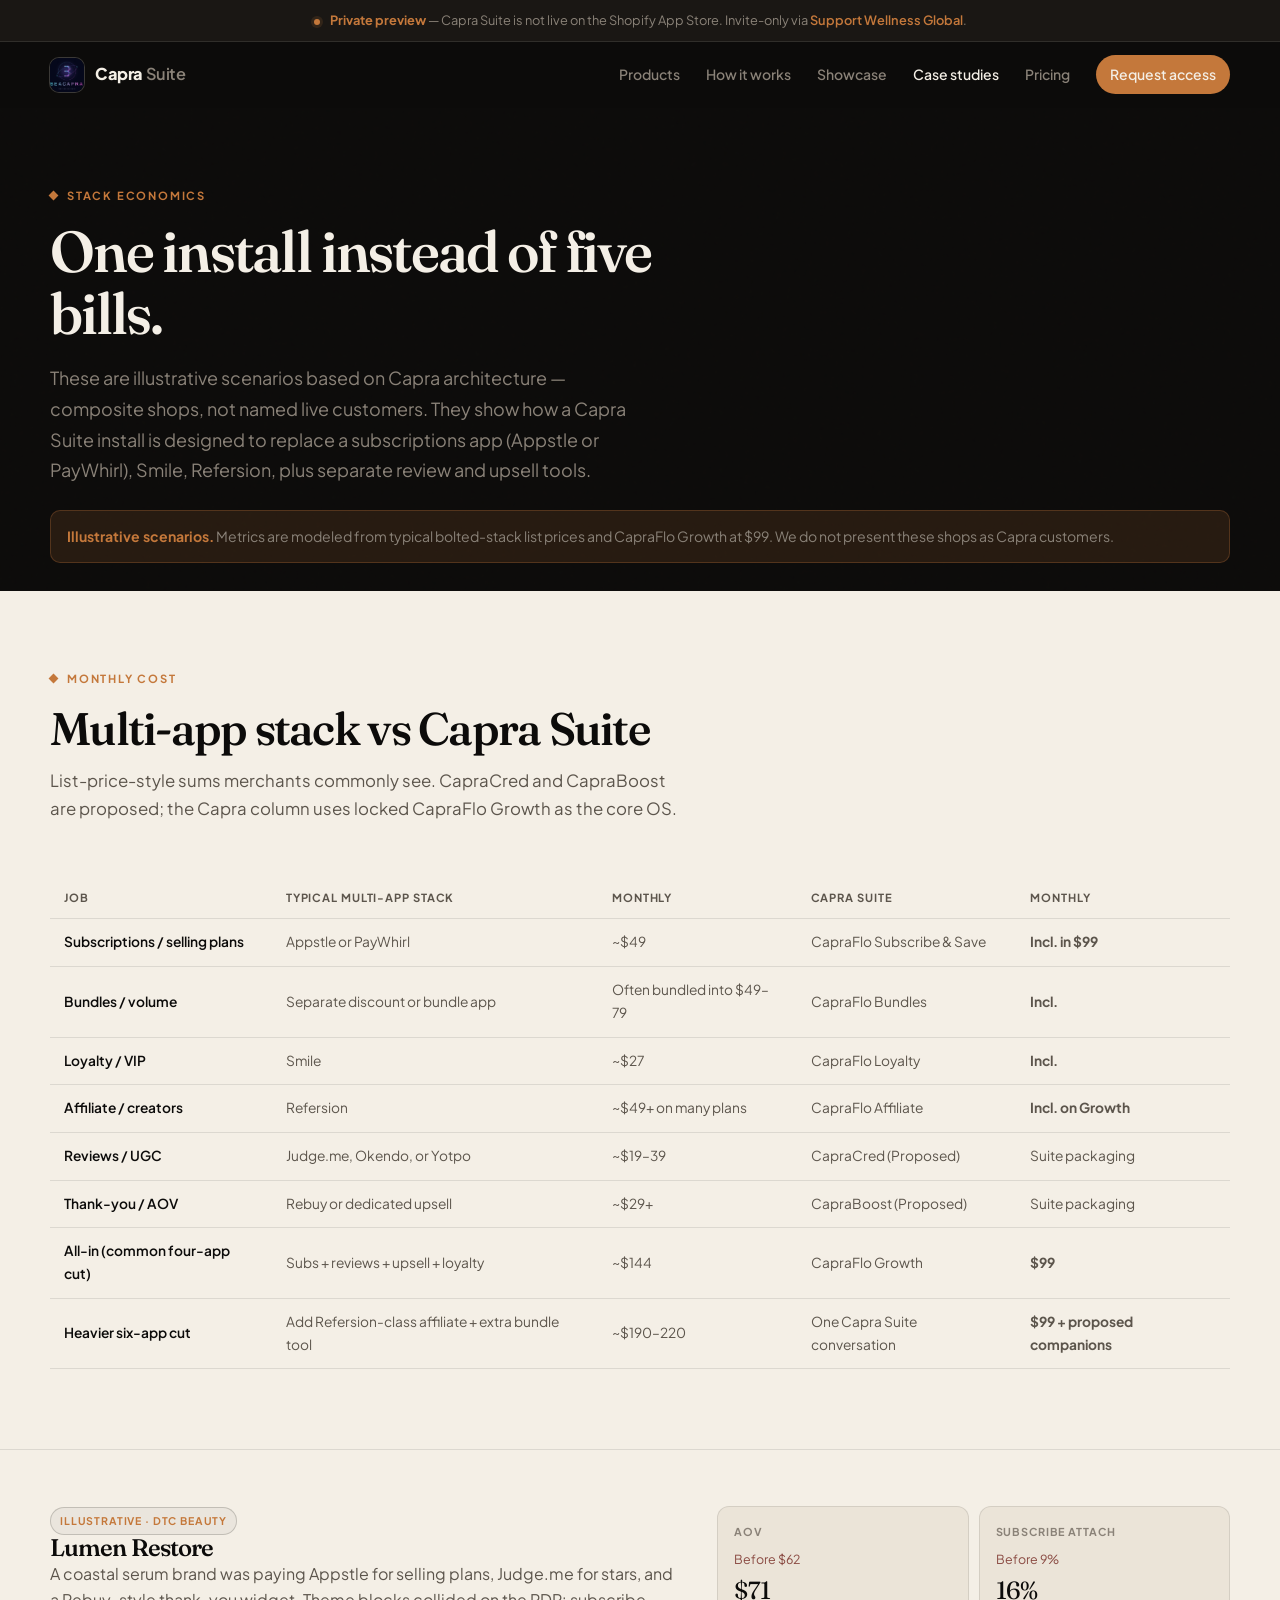
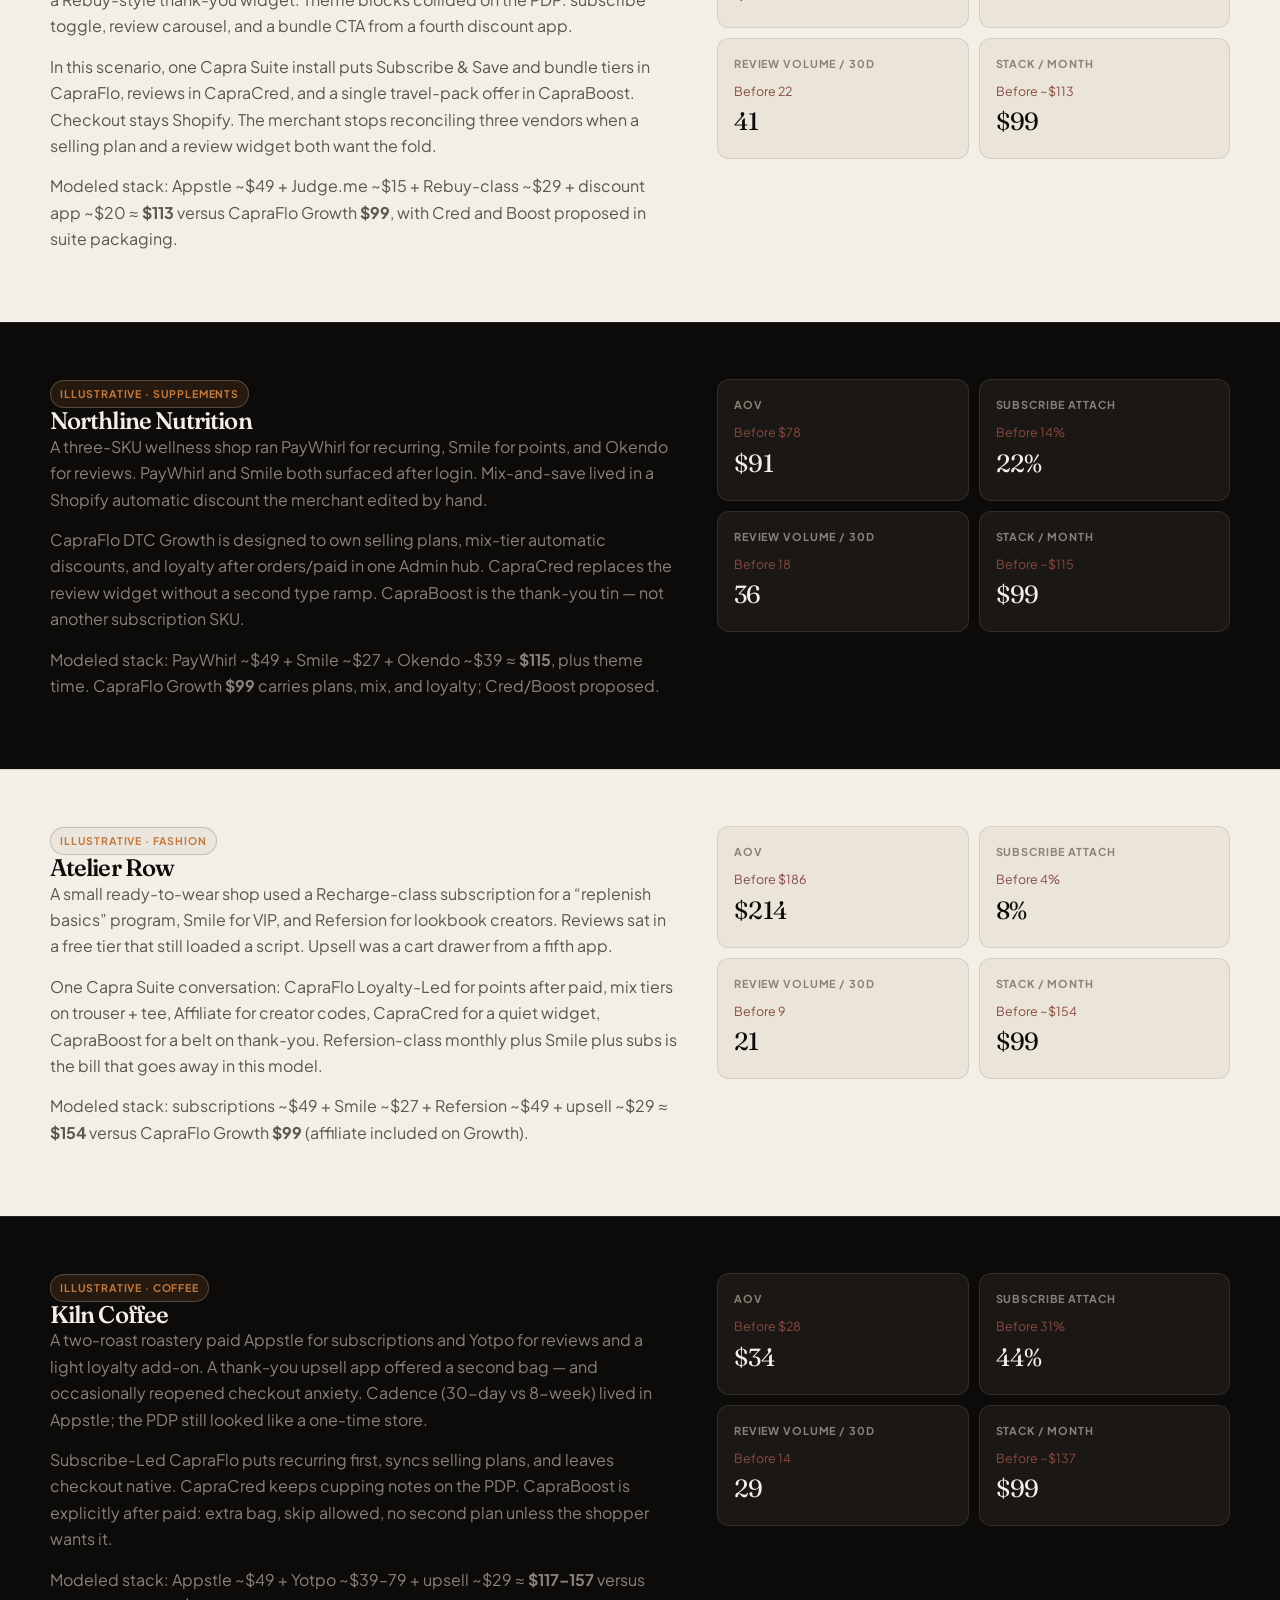
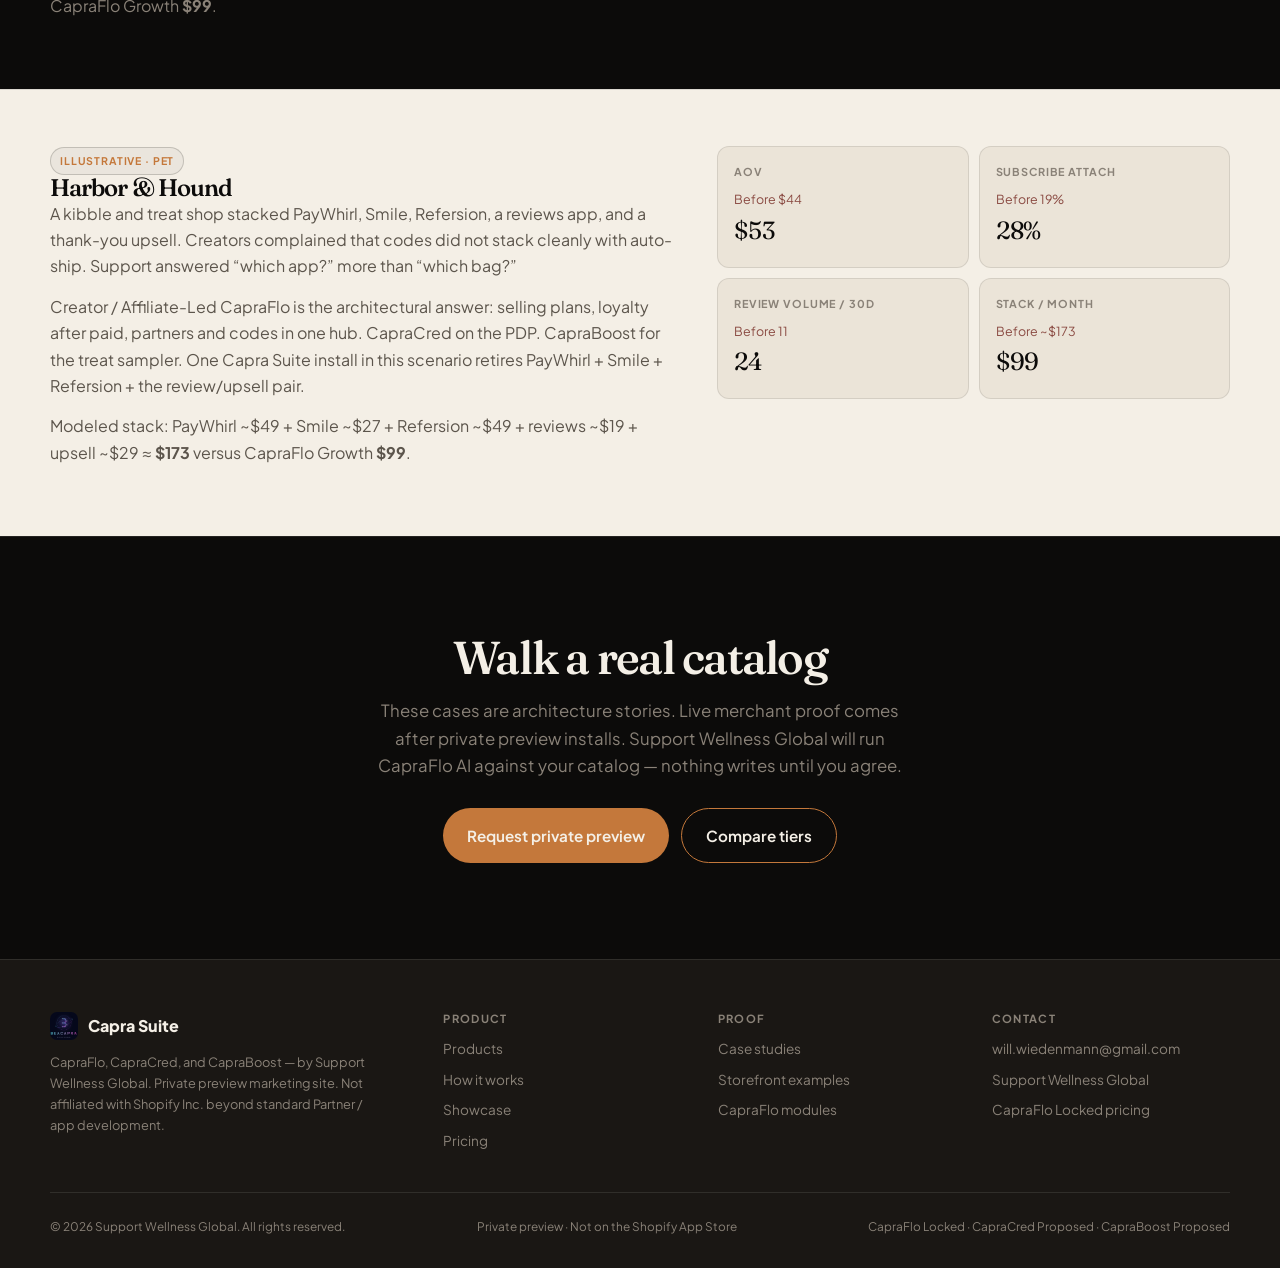
==== commit 14a95234: "Apply Capra Ink color system across the marketing site. Lock tokens to warm ink/bone/copper, drop in" ====
--- a/case-studies.html
+++ b/case-studies.html
@@ -52,7 +52,7 @@
     </div>
   </section>
 
-  <section class="section-tight">
+  <section class="section-tight on-bone">
     <div class="container">
       <div class="section-head">
         <div class="eyebrow">Monthly cost</div>
@@ -133,7 +133,7 @@
     </div>
   </section>
 
-  <article class="case" id="lumen">
+  <article class="case on-bone" id="lumen">
     <div class="container case-grid">
       <div class="prose">
         <span class="tag tag-illust">Illustrative · DTC beauty</span>
@@ -201,7 +201,7 @@
     </div>
   </article>
 
-  <article class="case" id="atelier">
+  <article class="case on-bone" id="atelier">
     <div class="container case-grid">
       <div class="prose">
         <span class="tag tag-illust">Illustrative · Fashion</span>
@@ -269,7 +269,7 @@
     </div>
   </article>
 
-  <article class="case" id="harbor">
+  <article class="case on-bone" id="harbor">
     <div class="container case-grid">
       <div class="prose">
         <span class="tag tag-illust">Illustrative · Pet</span>
--- a/styles.css
+++ b/styles.css
@@ -1,25 +1,19 @@
 :root {
-  --bg: #0b0b0d;
-  --bg-elev: #101014;
-  --paper: #15151a;
-  --paper-2: #1b1b22;
-  --paper-3: #22222b;
-  --line: rgba(236, 230, 220, 0.08);
-  --line-strong: rgba(236, 230, 220, 0.16);
-  --ink: #f4f0e8;
-  --ink-2: #b8b3aa;
-  --ink-3: #827d74;
-  --indigo: #6b72e0;
-  --indigo-2: #9096ee;
-  --violet: #8578dc;
-  --gold: #c9b896;
-  --gold-soft: rgba(201, 184, 150, 0.14);
-  --mint: #5ec9a6;
-  --mint-soft: rgba(94, 201, 166, 0.12);
-  --mint-line: rgba(94, 201, 166, 0.32);
-  --amber: #d4b36a;
-  --amber-soft: rgba(212, 179, 106, 0.14);
-  --rose: #d9898c;
+  --ink: #0c0b0a;
+  --ink-2: #1a1714;
+  --bone: #f4efe6;
+  --bone-2: #ebe4d8;
+  --copper: #c4783b;
+  --copper-deep: #9a5a28;
+  --moss: #3d5a45;
+  --muted: #8a8278;
+  --muted-on-bone: #5c554c;
+  --line: rgba(244, 239, 230, 0.10);
+  --line-strong: rgba(244, 239, 230, 0.20);
+  --line-ink: rgba(12, 11, 10, 0.10);
+  --line-ink-strong: rgba(12, 11, 10, 0.18);
+  --copper-soft: rgba(196, 120, 59, 0.14);
+  --moss-soft: rgba(61, 90, 69, 0.16);
   --display: "Fraunces", "Iowan Old Style", Georgia, serif;
   --serif: "Instrument Serif", Georgia, serif;
   --sans: "Plus Jakarta Sans", ui-sans-serif, system-ui, sans-serif;
@@ -29,12 +23,12 @@
   --max: 1180px;
   --wide: 1280px;
   --ease: cubic-bezier(0.22, 1, 0.36, 1);
-  --shop-bg: #f6f1ea;
-  --shop-ink: #1c1714;
-  --shop-muted: #6d655c;
-  --shop-accent: #3d3a78;
-  --shop-line: rgba(28, 23, 20, 0.1);
-  --shop-card: #fffdf9;
+  --shop-bg: #f4efe6;
+  --shop-ink: #0c0b0a;
+  --shop-muted: #5c554c;
+  --shop-accent: #c4783b;
+  --shop-line: rgba(12, 11, 10, 0.1);
+  --shop-card: #fffaf3;
 }
 
 *, *::before, *::after { box-sizing: border-box; margin: 0; padding: 0; }
@@ -43,8 +37,8 @@
 
 body {
   font-family: var(--sans);
-  background: var(--bg);
-  color: var(--ink);
+  background: var(--ink);
+  color: var(--bone);
   line-height: 1.65;
   -webkit-font-smoothing: antialiased;
   -moz-osx-font-smoothing: grayscale;
@@ -63,16 +57,17 @@
 }
 
 body.nav-open { overflow: hidden; }
-
-a { color: var(--indigo-2); text-decoration: none; transition: color 0.2s var(--ease); }
-a:hover { color: var(--gold); }
+body.nav-open .preview-banner { visibility: hidden; }
+
+a { color: var(--copper); text-decoration: none; transition: color 0.2s var(--ease); }
+a:hover { color: var(--copper-deep); }
 img { max-width: 100%; display: block; }
 button { font-family: inherit; cursor: pointer; border: none; background: none; color: inherit; }
 ul, ol { list-style: none; }
 code { font-family: var(--mono); }
 
 :focus-visible {
-  outline: 2px solid var(--indigo-2);
+  outline: 2px solid var(--copper);
   outline-offset: 3px;
 }
 
@@ -81,8 +76,8 @@
   left: 16px;
   top: -40px;
   z-index: 400;
-  background: var(--ink);
-  color: var(--bg);
+  background: var(--bone);
+  color: var(--ink);
   padding: 8px 12px;
   border-radius: 6px;
   font-size: 0.8rem;
@@ -101,14 +96,14 @@
   font-weight: 700;
   letter-spacing: 0.16em;
   text-transform: uppercase;
-  color: var(--gold);
+  color: var(--copper);
   margin-bottom: 16px;
 }
 .eyebrow::before {
   content: "";
   width: 7px;
   height: 7px;
-  background: var(--gold);
+  background: var(--copper);
   transform: rotate(45deg);
 }
 
@@ -118,17 +113,17 @@
   font-optical-sizing: auto;
   letter-spacing: -0.038em;
   line-height: 1.08;
-  color: var(--ink);
+  color: var(--bone);
 }
 .serif-italic { font-family: var(--serif); font-style: italic; font-weight: 400; letter-spacing: -0.02em; }
-.muted { color: var(--ink-2); }
-.lead { font-size: 1.125rem; color: var(--ink-2); max-width: 38rem; line-height: 1.7; }
+.muted { color: var(--muted); }
+.lead { font-size: 1.125rem; color: var(--muted); max-width: 38rem; line-height: 1.7; }
 
 .section { padding: 104px 0; position: relative; z-index: 1; }
 .section-tight { padding: 72px 0; position: relative; z-index: 1; }
 .section-head { max-width: 640px; margin-bottom: 52px; }
 .section-head h2 { font-size: clamp(2rem, 3.6vw, 2.85rem); margin-bottom: 14px; }
-.section-head .sub { color: var(--ink-2); font-size: 1.05rem; line-height: 1.7; }
+.section-head .sub { color: var(--muted); font-size: 1.05rem; line-height: 1.7; }
 .section-head.center { margin-left: auto; margin-right: auto; text-align: center; }
 .section-head.center .eyebrow { justify-content: center; }
 
@@ -137,38 +132,35 @@
 .preview-banner {
   position: relative;
   z-index: 200;
-  background: #12110f;
+  background: #1a1714;
   border-bottom: 1px solid var(--line);
   padding: 10px 20px;
   text-align: center;
   font-size: 0.8rem;
-  color: var(--ink-2);
-}
-.preview-banner strong { color: var(--gold); font-weight: 700; }
-.preview-banner a { color: var(--indigo-2); font-weight: 600; }
+  color: var(--muted);
+}
+.preview-banner strong { color: var(--copper); font-weight: 700; }
+.preview-banner a { color: var(--copper); font-weight: 600; }
 .live-dot {
   display: inline-block;
   width: 6px;
   height: 6px;
   border-radius: 50%;
-  background: var(--gold);
+  background: var(--copper);
   margin-right: 8px;
   vertical-align: middle;
-  box-shadow: 0 0 0 3px var(--gold-soft);
+  box-shadow: 0 0 0 3px var(--copper-soft);
 }
 
 .nav {
   position: sticky;
   top: 0;
   z-index: 100;
-  backdrop-filter: blur(20px) saturate(1.2);
-  -webkit-backdrop-filter: blur(20px) saturate(1.2);
-  background: rgba(11, 11, 13, 0.72);
+  background: #0c0b0a;
   border-bottom: 1px solid transparent;
 }
 .nav.is-scrolled {
   border-bottom-color: var(--line);
-  background: rgba(11, 11, 13, 0.92);
 }
 .nav-inner {
   display: flex;
@@ -183,7 +175,7 @@
   display: flex;
   align-items: center;
   gap: 11px;
-  color: var(--ink) !important;
+  color: var(--bone) !important;
   font-weight: 800;
   font-size: 1.02rem;
   letter-spacing: -0.03em;
@@ -195,11 +187,11 @@
   object-fit: cover;
   box-shadow: 0 0 0 1px var(--line-strong);
 }
-.brand-em { font-weight: 600; color: var(--ink-2); margin-left: 0.18em; }
+.brand-em { font-weight: 600; color: var(--muted); margin-left: 0.18em; }
 .nav-links { display: flex; align-items: center; gap: 26px; }
-.nav-links a { color: var(--ink-3); font-size: 0.875rem; font-weight: 550; }
+.nav-links a { color: var(--muted); font-size: 0.875rem; font-weight: 550; }
 .nav-links a:hover,
-.nav-links a[aria-current="page"] { color: var(--ink); }
+.nav-links a[aria-current="page"] { color: var(--bone); }
 .nav-toggle {
   display: none;
   width: 40px;
@@ -213,7 +205,7 @@
   left: 11px;
   right: 11px;
   height: 1.5px;
-  background: var(--ink);
+  background: var(--bone);
   transition: transform 0.2s var(--ease), top 0.2s;
 }
 .nav-toggle span:first-child { top: 15px; }
@@ -235,17 +227,17 @@
 }
 .btn:hover { transform: translateY(-1px); }
 .btn-primary {
-  background: var(--ink);
-  color: #111113 !important;
+  background: var(--copper);
+  color: var(--bone) !important;
   box-shadow: none;
 }
-.btn-primary:hover { background: #fff; color: #111113 !important; }
+.btn-primary:hover { background: var(--copper-deep); color: var(--bone) !important; }
 .btn-ghost {
   background: transparent;
-  color: var(--ink) !important;
-  border: 1px solid var(--line-strong);
-}
-.btn-ghost:hover { border-color: var(--gold); color: var(--ink) !important; }
+  color: var(--bone) !important;
+  border: 1px solid var(--copper);
+}
+.btn-ghost:hover { background: var(--copper-soft); color: var(--bone) !important; }
 .btn-sm { padding: 8px 14px; font-size: 0.8125rem; }
 .btn-lg { padding: 14px 24px; font-size: 0.95rem; }
 
@@ -260,13 +252,13 @@
   padding: 4px 9px;
   border-radius: 999px;
   border: 1px solid var(--line-strong);
-  color: var(--ink-2);
+  color: var(--muted);
   background: rgba(255, 255, 255, 0.03);
 }
-.tag-lock { color: var(--mint); border-color: var(--mint-line); background: var(--mint-soft); }
-.tag-prop { color: var(--amber); border-color: rgba(212, 179, 106, 0.32); background: var(--amber-soft); }
-.tag-suite { color: var(--indigo-2); border-color: rgba(107, 114, 224, 0.32); background: rgba(107, 114, 224, 0.1); }
-.tag-illust { color: var(--gold); border-color: rgba(201, 184, 150, 0.3); background: var(--gold-soft); }
+.tag-lock { color: var(--moss); border-color: rgba(61, 90, 69, 0.35); background: var(--moss-soft); }
+.tag-prop { color: var(--copper); border-color: rgba(212, 179, 106, 0.32); background: var(--copper-soft); }
+.tag-suite { color: var(--copper); border-color: rgba(196, 120, 59, 0.32); background: rgba(196, 120, 59, 0.1); }
+.tag-illust { color: var(--copper); border-color: rgba(201, 184, 150, 0.3); background: var(--copper-soft); }
 
 .hero { position: relative; padding: 88px 0 72px; overflow: hidden; }
 .hero-grid {
@@ -287,9 +279,9 @@
   flex-wrap: wrap;
   gap: 8px 20px;
   font-size: 0.8rem;
-  color: var(--ink-3);
-}
-.hero-meta strong { color: var(--ink-2); font-weight: 600; }
+  color: var(--muted);
+}
+.hero-meta strong { color: var(--muted); font-weight: 600; }
 
 .page-hero { padding: 72px 0 28px; }
 .page-hero h1 { font-size: clamp(2.4rem, 4.8vw, 3.6rem); margin-bottom: 18px; max-width: 16ch; }
@@ -314,10 +306,10 @@
   display: block;
   font-size: 0.82rem;
   font-weight: 700;
-  color: var(--ink);
+  color: var(--bone);
   margin-bottom: 2px;
 }
-.trust-item span { font-size: 0.75rem; color: var(--ink-3); }
+.trust-item span { font-size: 0.75rem; color: var(--muted); }
 
 .steps {
   display: grid;
@@ -328,18 +320,18 @@
   padding: 22px 20px 24px;
   border: 1px solid var(--line);
   border-radius: var(--radius);
-  background: var(--paper);
+  background: var(--ink-2);
   min-height: 100%;
 }
 .step-num {
   font-family: var(--display);
   font-size: 1.35rem;
-  color: var(--gold);
+  color: var(--copper);
   margin-bottom: 14px;
   letter-spacing: -0.04em;
 }
 .step h3 { font-size: 1.15rem; margin-bottom: 8px; }
-.step p { font-size: 0.88rem; color: var(--ink-2); }
+.step p { font-size: 0.88rem; color: var(--muted); }
 
 .prod-home {
   display: grid;
@@ -352,7 +344,7 @@
   padding: 28px 26px;
   border: 1px solid var(--line);
   border-radius: var(--radius);
-  background: var(--paper);
+  background: var(--ink-2);
   color: inherit !important;
   transition: border-color 0.2s, transform 0.2s var(--ease);
   min-height: 280px;
@@ -363,17 +355,17 @@
   color: inherit !important;
 }
 .prod-tile.featured {
-  background: linear-gradient(180deg, #1a1a24 0%, var(--paper) 55%);
-  border-color: rgba(107, 114, 224, 0.28);
+  background: linear-gradient(180deg, #241e18 0%, var(--ink-2) 55%);
+  border-color: rgba(196, 120, 59, 0.35);
 }
 .prod-tile .tag { margin-bottom: 16px; align-self: flex-start; }
 .prod-tile h3 { font-size: 1.55rem; margin-bottom: 10px; }
-.prod-tile p { color: var(--ink-2); font-size: 0.95rem; flex: 1; }
+.prod-tile p { color: var(--muted); font-size: 0.95rem; flex: 1; }
 .prod-tile .more {
   margin-top: 20px;
   font-size: 0.82rem;
   font-weight: 700;
-  color: var(--gold);
+  color: var(--copper);
 }
 .mini-grid { display: grid; grid-template-columns: 1fr 1fr; gap: 8px; margin-top: 18px; }
 .mini-chip {
@@ -383,7 +375,7 @@
   border: 1px solid var(--line);
   font-size: 0.74rem;
 }
-.mini-chip b { display: block; color: var(--ink); font-weight: 650; margin-bottom: 2px; }
+.mini-chip b { display: block; color: var(--bone); font-weight: 650; margin-bottom: 2px; }
 
 .cta-band {
   border-top: 1px solid var(--line);
@@ -398,7 +390,7 @@
   margin-right: auto;
 }
 .cta-band p {
-  color: var(--ink-2);
+  color: var(--muted);
   max-width: 34rem;
   margin: 0 auto 28px;
   font-size: 1.05rem;
@@ -408,7 +400,7 @@
 .footer {
   border-top: 1px solid var(--line);
   padding: 52px 0 32px;
-  background: var(--bg-elev);
+  background: var(--ink-2);
   position: relative;
   z-index: 1;
 }
@@ -424,23 +416,23 @@
   gap: 10px;
   font-weight: 800;
   font-size: 1rem;
-  color: var(--ink);
+  color: var(--bone);
   margin-bottom: 12px;
 }
 .footer-brand img { width: 28px; height: 28px; border-radius: 7px; object-fit: cover; }
-.footer-copy { font-size: 0.8rem; color: var(--ink-3); max-width: 320px; line-height: 1.65; }
+.footer-copy { font-size: 0.8rem; color: var(--muted); max-width: 320px; line-height: 1.65; }
 .footer h4 {
   font-family: var(--sans);
   font-size: 0.7rem;
   font-weight: 700;
   letter-spacing: 0.12em;
   text-transform: uppercase;
-  color: var(--ink-3);
+  color: var(--muted);
   margin-bottom: 14px;
 }
 .footer-links { display: flex; flex-direction: column; gap: 8px; }
-.footer-links a { color: var(--ink-2); font-size: 0.85rem; }
-.footer-links a:hover { color: var(--ink); }
+.footer-links a { color: var(--muted); font-size: 0.85rem; }
+.footer-links a:hover { color: var(--bone); }
 .footer-bottom {
   display: flex;
   flex-wrap: wrap;
@@ -449,12 +441,12 @@
   padding-top: 24px;
   border-top: 1px solid var(--line);
   font-size: 0.74rem;
-  color: var(--ink-3);
+  color: var(--muted);
 }
 
 /* Device frames */
 .frame {
-  background: var(--paper);
+  background: var(--ink-2);
   border: 1px solid var(--line-strong);
   border-radius: 16px;
   overflow: hidden;
@@ -483,7 +475,7 @@
   flex: 1;
   text-align: center;
   font-size: 0.66rem;
-  color: var(--ink-3);
+  color: var(--muted);
   font-weight: 550;
   background: rgba(255, 255, 255, 0.04);
   border-radius: 6px;
@@ -497,25 +489,25 @@
   gap: 10px;
   margin-top: 10px;
   font-size: 0.72rem;
-  color: var(--ink-3);
+  color: var(--muted);
 }
 .preview-cap .tag { font-size: 0.6rem; }
 
 .phone {
   width: min(100%, 320px);
   margin-inline: auto;
-  background: #0e0e10;
-  border: 1px solid var(--line-strong);
+  background: #3a3128;
+  border: 1px solid rgba(236, 230, 220, 0.22);
   border-radius: 28px;
-  padding: 10px;
+  padding: 12px 10px 14px;
   box-shadow: 0 30px 70px -28px rgba(0, 0, 0, 0.7);
 }
 .phone-notch {
-  width: 92px;
-  height: 16px;
+  width: 96px;
+  height: 18px;
   border-radius: 0 0 12px 12px;
-  background: #0e0e10;
-  margin: -10px auto 8px;
+  background: #1a1714;
+  margin: -12px auto 10px;
 }
 .phone-screen {
   border-radius: 20px;
@@ -527,19 +519,19 @@
   display: grid;
   grid-template-columns: 132px 1fr;
   min-height: 360px;
-  background: #121216;
+  background: #14110e;
 }
 .admin-rail {
   border-right: 1px solid var(--line);
   padding: 12px 8px;
-  background: #0e0e12;
+  background: #0c0b0a;
 }
 .admin-rail .side-label {
   font-size: 0.58rem;
   font-weight: 700;
   letter-spacing: 0.12em;
   text-transform: uppercase;
-  color: var(--ink-3);
+  color: var(--muted);
   padding: 8px 8px 6px;
 }
 .nav-item {
@@ -549,13 +541,13 @@
   padding: 7px 8px;
   border-radius: 7px;
   font-size: 0.68rem;
-  color: var(--ink-3);
+  color: var(--muted);
   font-weight: 550;
   margin-bottom: 2px;
 }
 .nav-item.active {
-  background: rgba(107, 114, 224, 0.14);
-  color: var(--indigo-2);
+  background: rgba(196, 120, 59, 0.14);
+  color: var(--copper);
 }
 .nav-item .ico {
   width: 13px;
@@ -564,13 +556,13 @@
   background: rgba(255, 255, 255, 0.08);
   flex-shrink: 0;
 }
-.nav-item.active .ico { background: var(--indigo); }
+.nav-item.active .ico { background: var(--copper); }
 .admin-main { padding: 16px 16px 18px; }
 .admin-kicker {
   font-size: 0.62rem;
   letter-spacing: 0.1em;
   text-transform: uppercase;
-  color: var(--ink-3);
+  color: var(--muted);
   font-weight: 700;
   margin-bottom: 4px;
 }
@@ -580,7 +572,7 @@
   letter-spacing: -0.03em;
   margin-bottom: 4px;
 }
-.admin-sub { font-size: 0.7rem; color: var(--ink-3); margin-bottom: 14px; }
+.admin-sub { font-size: 0.7rem; color: var(--muted); margin-bottom: 14px; }
 
 .mode-list { display: grid; gap: 6px; }
 .mode-row {
@@ -595,11 +587,11 @@
   font-size: 0.72rem;
 }
 .mode-row.on {
-  border-color: rgba(107, 114, 224, 0.42);
-  background: rgba(107, 114, 224, 0.1);
-}
-.mode-row b { display: block; color: var(--ink); font-weight: 650; }
-.mode-row span { color: var(--ink-3); font-size: 0.64rem; }
+  border-color: rgba(196, 120, 59, 0.42);
+  background: rgba(196, 120, 59, 0.1);
+}
+.mode-row b { display: block; color: var(--bone); font-weight: 650; }
+.mode-row span { color: var(--muted); font-size: 0.64rem; }
 .pill {
   font-size: 0.56rem;
   font-weight: 700;
@@ -607,22 +599,22 @@
   text-transform: uppercase;
   padding: 3px 7px;
   border-radius: 999px;
-  background: rgba(107, 114, 224, 0.2);
-  color: var(--indigo-2);
-  border: 1px solid rgba(144, 150, 238, 0.28);
+  background: rgba(196, 120, 59, 0.2);
+  color: var(--copper);
+  border: 1px solid rgba(196, 120, 59, 0.28);
   white-space: nowrap;
 }
 .ai-note {
   margin-top: 12px;
   padding: 10px 12px;
   border-radius: 8px;
-  border: 1px solid rgba(107, 114, 224, 0.24);
-  background: rgba(107, 114, 224, 0.08);
+  border: 1px solid rgba(196, 120, 59, 0.24);
+  background: rgba(196, 120, 59, 0.08);
   font-size: 0.68rem;
-  color: var(--ink-2);
+  color: var(--muted);
   line-height: 1.5;
 }
-.ai-note strong { color: var(--indigo-2); }
+.ai-note strong { color: var(--copper); }
 .agree-row {
   margin-top: 10px;
   display: flex;
@@ -635,15 +627,15 @@
   border-radius: 8px;
   font-size: 0.68rem;
   font-weight: 700;
-  background: var(--ink);
-  color: #111;
-}
-.agree-row .hint { font-size: 0.62rem; color: var(--ink-3); }
+  background: var(--copper);
+  color: var(--bone);
+}
+.agree-row .hint { font-size: 0.62rem; color: var(--muted); }
 
 .table-mini { width: 100%; border-collapse: collapse; font-size: 0.68rem; }
 .table-mini th {
   text-align: left;
-  color: var(--ink-3);
+  color: var(--muted);
   font-weight: 650;
   padding: 6px 8px;
   border-bottom: 1px solid var(--line);
@@ -651,10 +643,10 @@
 .table-mini td {
   padding: 8px;
   border-bottom: 1px solid var(--line);
-  color: var(--ink-2);
-}
-.table-mini td:first-child { color: var(--ink); font-weight: 600; }
-.status-ok { color: var(--mint); font-weight: 650; }
+  color: var(--muted);
+}
+.table-mini td:first-child { color: var(--bone); font-weight: 600; }
+.status-ok { color: var(--moss); font-weight: 650; }
 
 .toggle {
   width: 28px;
@@ -664,7 +656,7 @@
   position: relative;
   flex-shrink: 0;
 }
-.toggle.on { background: var(--indigo); }
+.toggle.on { background: var(--copper); }
 .toggle::after {
   content: "";
   position: absolute;
@@ -673,7 +665,7 @@
   width: 12px;
   height: 12px;
   border-radius: 50%;
-  background: #fff;
+  background: var(--bone);
 }
 .toggle.on::after { left: 14px; }
 
@@ -681,10 +673,10 @@
   margin-top: 10px;
   padding: 8px 10px;
   border-radius: 8px;
-  background: var(--mint-soft);
-  border: 1px solid var(--mint-line);
+  background: var(--moss-soft);
+  border: 1px solid rgba(61, 90, 69, 0.35);
   font-size: 0.66rem;
-  color: var(--mint);
+  color: var(--moss);
   font-weight: 650;
 }
 
@@ -713,13 +705,6 @@
   border: 1px solid var(--shop-line);
   position: relative;
   overflow: hidden;
-}
-.shop-media::after {
-  content: "";
-  position: absolute;
-  inset: 18% 28%;
-  border: 1px solid rgba(255, 255, 255, 0.28);
-  border-radius: 40% 40% 46% 46%;
 }
 .shop-name { font-family: var(--display); font-size: 1.05rem; letter-spacing: -0.03em; line-height: 1.15; }
 .shop-price { font-size: 0.82rem; font-weight: 700; color: var(--shop-accent); margin: 4px 0 10px; }
@@ -838,7 +823,7 @@
 .shop-beauty .shop-media { background: url("assets/serum.svg") center / 70% no-repeat, linear-gradient(160deg, #e8cfc4 0%, #c9897c 55%, #8a4b4a 100%); }
 .shop-supp { --shop-bg: #eef3ee; --shop-ink: #1c241d; --shop-muted: #5f6d60; --shop-accent: #2f6a4a; --shop-card: #f7fbf7; --shop-line: rgba(28, 36, 29, 0.1); }
 .shop-supp .shop-media { background: url("assets/capsule.svg") center / 80% no-repeat, linear-gradient(160deg, #c9dcc9 0%, #6fa07a 60%, #2f6a4a 100%); }
-.shop-fashion { --shop-bg: #f3f1ec; --shop-ink: #161513; --shop-muted: #6b675f; --shop-accent: #2c2a28; --shop-card: #fffcf7; --shop-line: rgba(22, 21, 19, 0.1); }
+.shop-fashion { --shop-bg: #f3f1ec; --shop-ink: #161513; --shop-muted: #6b675f; --shop-accent: #c4783b; --shop-card: #fffcf7; --shop-line: rgba(22, 21, 19, 0.1); }
 .shop-fashion .shop-media { background: url("assets/garment.svg") center / 75% no-repeat, linear-gradient(160deg, #ddd6c8 0%, #8a8478 55%, #2c2a28 100%); }
 .shop-coffee { --shop-bg: #f3ece4; --shop-ink: #211812; --shop-muted: #6e5b4d; --shop-accent: #6b3a22; --shop-card: #fff8f0; --shop-line: rgba(33, 24, 18, 0.1); }
 .shop-coffee .shop-media { background: url("assets/bag.svg") center / 70% no-repeat, linear-gradient(160deg, #d8c2a6 0%, #8a5a38 55%, #3b2416 100%); }
@@ -856,11 +841,11 @@
   padding: 7px 12px;
   border-radius: 999px;
   border: 1px solid var(--line);
-  color: var(--ink-2);
+  color: var(--muted);
   font-size: 0.78rem;
   font-weight: 600;
 }
-.jump a:hover { color: var(--ink); border-color: var(--line-strong); }
+.jump a:hover { color: var(--bone); border-color: var(--line-strong); }
 
 .product-block { padding: 80px 0; border-top: 1px solid var(--line); }
 .product-block .intro {
@@ -871,7 +856,7 @@
   margin-bottom: 40px;
 }
 .product-block h2 { font-size: clamp(2rem, 3.4vw, 2.7rem); margin: 10px 0 14px; }
-.prose p { color: var(--ink-2); margin-bottom: 14px; }
+.prose p { color: var(--muted); margin-bottom: 14px; }
 .prose h3 { font-size: 1.25rem; margin: 22px 0 8px; }
 
 .walk {
@@ -882,7 +867,7 @@
 }
 .walk-note {
   font-size: 0.82rem;
-  color: var(--ink-2);
+  color: var(--muted);
   margin-bottom: 12px;
 }
 
@@ -890,7 +875,7 @@
 .acc-item {
   border: 1px solid var(--line);
   border-radius: var(--radius);
-  background: var(--paper);
+  background: var(--ink-2);
   overflow: hidden;
 }
 .acc-item.is-open { border-color: var(--line-strong); }
@@ -904,7 +889,7 @@
   padding: 20px 22px;
 }
 .acc-trigger h3 { font-size: 1.25rem; }
-.acc-trigger small { display: block; color: var(--ink-3); font-size: 0.78rem; font-weight: 500; margin-top: 4px; font-family: var(--sans); letter-spacing: 0; }
+.acc-trigger small { display: block; color: var(--muted); font-size: 0.78rem; font-weight: 500; margin-top: 4px; font-family: var(--sans); letter-spacing: 0; }
 .acc-plus {
   width: 28px;
   height: 28px;
@@ -917,7 +902,7 @@
 .acc-plus::after {
   content: "";
   position: absolute;
-  background: var(--ink);
+  background: var(--bone);
   left: 7px;
   right: 7px;
   top: 13px;
@@ -947,14 +932,14 @@
   justify-content: center;
   font-family: var(--display);
   font-size: 1.25rem;
-  background: var(--paper);
+  background: var(--ink-2);
   border: 1px solid var(--line-strong);
-  color: var(--gold);
+  color: var(--copper);
 }
 .flow-copy h3 { font-size: 1.3rem; margin-bottom: 8px; }
-.flow-copy p { color: var(--ink-2); font-size: 0.95rem; max-width: 520px; margin-bottom: 12px; }
+.flow-copy p { color: var(--muted); font-size: 0.95rem; max-width: 520px; margin-bottom: 12px; }
 .flow-visual {
-  background: var(--paper);
+  background: var(--ink-2);
   border: 1px solid var(--line);
   border-radius: 12px;
   padding: 14px;
@@ -971,15 +956,15 @@
   font-size: 0.72rem;
 }
 .fv-row:last-child { margin-bottom: 0; }
-.fv-row b { color: var(--ink); display: block; }
-.fv-row span { color: var(--ink-3); font-size: 0.64rem; }
+.fv-row b { color: var(--bone); display: block; }
+.fv-row span { color: var(--muted); font-size: 0.64rem; }
 .fv-ico {
   width: 28px;
   height: 28px;
   border-radius: 7px;
   flex-shrink: 0;
-  background: rgba(107, 114, 224, 0.16);
-  border: 1px solid rgba(144, 150, 238, 0.25);
+  background: rgba(196, 120, 59, 0.16);
+  border: 1px solid rgba(196, 120, 59, 0.25);
 }
 
 /* Showcase */
@@ -992,7 +977,7 @@
   align-items: end;
 }
 .show-head h2 { font-size: clamp(1.8rem, 3vw, 2.3rem); }
-.show-head p { color: var(--ink-2); }
+.show-head p { color: var(--muted); }
 .show-stage {
   display: grid;
   grid-template-columns: 0.9fr 1fr 0.9fr;
@@ -1004,13 +989,13 @@
 .notice {
   padding: 14px 16px;
   border-radius: 10px;
-  border: 1px solid rgba(201, 184, 150, 0.28);
-  background: var(--gold-soft);
-  color: var(--ink-2);
+  border: 1px solid rgba(196, 120, 59, 0.28);
+  background: var(--copper-soft);
+  color: var(--muted);
   font-size: 0.88rem;
   margin-bottom: 36px;
 }
-.notice strong { color: var(--gold); }
+.notice strong { color: var(--copper); }
 .compare-wrap { overflow-x: auto; margin: 20px 0 8px; }
 .compare {
   width: 100%;
@@ -1027,13 +1012,13 @@
   font-size: 0.7rem;
   letter-spacing: 0.08em;
   text-transform: uppercase;
-  color: var(--ink-3);
-  font-weight: 700;
-}
-.compare td { color: var(--ink-2); }
-.compare td:first-child { color: var(--ink); font-weight: 600; }
-.compare .win { color: var(--mint); font-weight: 700; }
-.compare .lose { color: var(--rose); }
+  color: var(--muted);
+  font-weight: 700;
+}
+.compare td { color: var(--muted); }
+.compare td:first-child { color: var(--bone); font-weight: 600; }
+.compare .win { color: var(--moss); font-weight: 700; }
+.compare .lose { color: #8a4a42; }
 
 .case { padding: 56px 0; border-top: 1px solid var(--line); }
 .case-grid {
@@ -1051,11 +1036,11 @@
   padding: 16px;
   border: 1px solid var(--line);
   border-radius: 12px;
-  background: var(--paper);
-}
-.metric .label { font-size: 0.68rem; color: var(--ink-3); text-transform: uppercase; letter-spacing: 0.08em; font-weight: 700; }
-.metric .before { font-size: 0.78rem; color: var(--rose); margin-top: 8px; }
-.metric .after { font-family: var(--display); font-size: 1.55rem; letter-spacing: -0.03em; color: var(--ink); }
+  background: var(--ink-2);
+}
+.metric .label { font-size: 0.68rem; color: var(--muted); text-transform: uppercase; letter-spacing: 0.08em; font-weight: 700; }
+.metric .before { font-size: 0.78rem; color: #8a4a42; margin-top: 8px; }
+.metric .after { font-family: var(--display); font-size: 1.55rem; letter-spacing: -0.03em; color: var(--bone); }
 
 /* Pricing */
 .pricing-wrap {
@@ -1065,7 +1050,7 @@
   margin-bottom: 36px;
 }
 .price-card {
-  background: var(--paper);
+  background: var(--ink-2);
   border: 1px solid var(--line);
   border-radius: 14px;
   padding: 22px 16px;
@@ -1073,8 +1058,8 @@
   flex-direction: column;
 }
 .price-card.popular {
-  border-color: rgba(201, 184, 150, 0.4);
-  background: linear-gradient(180deg, rgba(201, 184, 150, 0.08) 0%, var(--paper) 40%);
+  border-color: rgba(196, 120, 59, 0.45);
+  background: linear-gradient(180deg, rgba(196, 120, 59, 0.12) 0%, var(--ink-2) 42%);
   position: relative;
 }
 .pop-badge {
@@ -1088,11 +1073,11 @@
   text-transform: uppercase;
   padding: 3px 10px;
   border-radius: 999px;
-  background: var(--ink);
-  color: #111;
+  background: var(--copper);
+  color: var(--bone);
   white-space: nowrap;
 }
-.price-card .tier { font-size: 0.8rem; font-weight: 700; color: var(--ink-2); margin-bottom: 8px; }
+.price-card .tier { font-size: 0.8rem; font-weight: 700; color: var(--muted); margin-bottom: 8px; }
 .price-card .amount {
   font-family: var(--display);
   font-size: 2rem;
@@ -1100,11 +1085,11 @@
   line-height: 1;
 }
 .price-card .amount .cur { font-size: 1.05rem; vertical-align: top; }
-.price-card .period { font-size: 0.72rem; color: var(--ink-3); margin: 6px 0 16px; }
+.price-card .period { font-size: 0.72rem; color: var(--muted); margin: 6px 0 16px; }
 .price-card ul { flex: 1; display: flex; flex-direction: column; gap: 7px; margin-bottom: 18px; }
 .price-card li {
   font-size: 0.75rem;
-  color: var(--ink-2);
+  color: var(--muted);
   padding-left: 14px;
   position: relative;
 }
@@ -1116,7 +1101,7 @@
   width: 6px;
   height: 6px;
   border-radius: 50%;
-  background: var(--gold);
+  background: var(--copper);
 }
 .price-card .cta {
   display: block;
@@ -1126,19 +1111,20 @@
   font-size: 0.78rem;
   font-weight: 650;
   border: 1px solid var(--line-strong);
-  color: var(--ink) !important;
-}
-.price-card .cta:hover { border-color: var(--gold); }
-.price-card.popular .cta { background: var(--ink); color: #111 !important; border: none; }
+  color: var(--bone) !important;
+}
+.price-card .cta:hover { border-color: var(--copper); color: var(--bone) !important; }
+.price-card.popular .cta { background: var(--copper); color: var(--bone) !important; border: none; }
+.price-card.popular .cta:hover { background: var(--copper-deep); }
 
 .proposed-note {
   text-align: center;
   padding: 16px 22px;
   border-radius: 12px;
-  background: var(--paper);
+  background: var(--ink-2);
   border: 1px solid var(--line);
   font-size: 0.9rem;
-  color: var(--ink-2);
+  color: var(--muted);
   margin-bottom: 48px;
   max-width: 720px;
   margin-left: auto;
@@ -1156,32 +1142,32 @@
   border-radius: 14px;
   padding: 24px;
   border: 1px solid var(--line);
-  background: var(--paper);
-}
-.stack-box.winner { border-color: rgba(201, 184, 150, 0.4); }
+  background: var(--ink-2);
+}
+.stack-box.winner { border-color: rgba(196, 120, 59, 0.4); }
 .stack-label {
   font-size: 0.66rem;
   font-weight: 700;
   letter-spacing: 0.1em;
   text-transform: uppercase;
-  color: var(--ink-3);
+  color: var(--muted);
   margin-bottom: 6px;
 }
-.stack-sub { font-size: 0.8rem; color: var(--ink-2); margin-bottom: 14px; }
+.stack-sub { font-size: 0.8rem; color: var(--muted); margin-bottom: 14px; }
 .stack-total {
   font-family: var(--display);
   font-size: 2.3rem;
   letter-spacing: -0.04em;
   margin-bottom: 16px;
 }
-.stack-box.winner .stack-total { color: var(--gold); }
-.stack-box.loser .stack-total { color: var(--rose); }
+.stack-box.winner .stack-total { color: var(--copper); }
+.stack-box.loser .stack-total { color: #8a4a42; }
 .stack-box ul { display: flex; flex-direction: column; gap: 8px; }
 .stack-box li {
   display: flex;
   justify-content: space-between;
   font-size: 0.8rem;
-  color: var(--ink-2);
+  color: var(--muted);
   padding-bottom: 8px;
   border-bottom: 1px solid var(--line);
 }
@@ -1191,7 +1177,7 @@
 .surf-card {
   padding: 20px 16px;
   border-radius: 12px;
-  background: var(--paper);
+  background: var(--ink-2);
   border: 1px solid var(--line);
 }
 .surf-card h3 {
@@ -1201,7 +1187,7 @@
   font-weight: 700;
   letter-spacing: -0.02em;
 }
-.surf-card p { font-size: 0.75rem; color: var(--ink-3); line-height: 1.5; }
+.surf-card p { font-size: 0.75rem; color: var(--muted); line-height: 1.5; }
 .surf-card code {
   display: inline-block;
   margin-top: 8px;
@@ -1210,7 +1196,7 @@
   border-radius: 4px;
   background: rgba(0, 0, 0, 0.35);
   border: 1px solid var(--line);
-  color: var(--indigo-2);
+  color: var(--copper);
 }
 
 .agency-inner {
@@ -1220,7 +1206,7 @@
   align-items: center;
 }
 .agency-card {
-  background: var(--paper);
+  background: var(--ink-2);
   border: 1px solid var(--line);
   border-radius: 16px;
   padding: 24px;
@@ -1235,7 +1221,7 @@
   font-size: 0.85rem;
 }
 .ac-row:last-child { border-bottom: none; }
-.ac-row span:first-child { color: var(--ink-3); }
+.ac-row span:first-child { color: var(--muted); }
 
 .faq { display: grid; gap: 0; max-width: 720px; }
 .faq dt {
@@ -1244,10 +1230,134 @@
   font-size: 0.95rem;
 }
 .faq dd {
-  color: var(--ink-2);
+  color: var(--muted);
   font-size: 0.9rem;
   padding: 6px 0 18px;
   border-bottom: 1px solid var(--line);
+}
+
+/* Bone sections — paper panels on the ink page */
+.on-bone {
+  background: var(--bone);
+  color: var(--ink);
+}
+.on-bone h1,
+.on-bone h2,
+.on-bone h3,
+.on-bone h4,
+.on-bone .display { color: var(--ink); }
+.on-bone .lead,
+.on-bone .sub,
+.on-bone .muted,
+.on-bone .prose p,
+.on-bone .walk-note,
+.on-bone .show-head p,
+.on-bone .flow-copy p,
+.on-bone .step p,
+.on-bone .cta-band p,
+.on-bone .faq dd { color: var(--muted-on-bone); }
+.on-bone .eyebrow { color: var(--copper); }
+.on-bone .eyebrow::before { background: var(--copper); }
+.on-bone a:not(.btn):not(.prod-tile) { color: var(--copper-deep); }
+.on-bone a:not(.btn):not(.prod-tile):hover { color: var(--copper); }
+.on-bone .btn-ghost {
+  color: var(--ink) !important;
+  border-color: var(--copper);
+}
+.on-bone .btn-ghost:hover {
+  background: var(--copper-soft);
+  color: var(--ink) !important;
+}
+.on-bone .btn-primary {
+  background: var(--copper);
+  color: var(--bone) !important;
+}
+.on-bone .btn-primary:hover { background: var(--copper-deep); color: var(--bone) !important; }
+.on-bone .hairline,
+.on-bone { border-color: var(--line-ink); }
+.on-bone .step,
+.on-bone .prod-tile,
+.on-bone .acc-item,
+.on-bone .price-card,
+.on-bone .metric,
+.on-bone .surf-card,
+.on-bone .agency-card,
+.on-bone .stack-box,
+.on-bone .flow-visual,
+.on-bone .flow-num,
+.on-bone .proposed-note,
+.on-bone .notice {
+  background: var(--bone-2);
+  border-color: var(--line-ink);
+  color: var(--ink);
+}
+.on-bone .prod-tile { color: var(--ink) !important; }
+.on-bone .prod-tile:hover { color: var(--ink) !important; border-color: var(--line-ink-strong); }
+.on-bone .prod-tile.featured {
+  background: linear-gradient(180deg, #f7efe3 0%, var(--bone-2) 55%);
+  border-color: rgba(196, 120, 59, 0.35);
+}
+.on-bone .prod-tile p,
+.on-bone .step p,
+.on-bone .price-card .tier,
+.on-bone .price-card li,
+.on-bone .price-card .period,
+.on-bone .stack-sub,
+.on-bone .surf-card p,
+.on-bone .acc-trigger small { color: var(--muted-on-bone); }
+.on-bone .mini-chip {
+  background: rgba(12, 11, 10, 0.04);
+  border-color: var(--line-ink);
+}
+.on-bone .mini-chip b,
+.on-bone .fv-row b,
+.on-bone .metric .after,
+.on-bone .compare td:first-child,
+.on-bone .price-card .amount,
+.on-bone .stack-total { color: var(--ink); }
+.on-bone .fv-row {
+  background: rgba(12, 11, 10, 0.03);
+  border-color: var(--line-ink);
+}
+.on-bone .acc-plus { border-color: var(--line-ink-strong); }
+.on-bone .acc-plus::before,
+.on-bone .acc-plus::after { background: var(--ink); }
+.on-bone .price-card .cta {
+  border-color: var(--line-ink-strong);
+  color: var(--ink) !important;
+}
+.on-bone .price-card.popular .cta {
+  background: var(--copper);
+  color: var(--bone) !important;
+}
+.on-bone .price-card.popular {
+  background: linear-gradient(180deg, rgba(196, 120, 59, 0.12) 0%, var(--bone-2) 42%);
+  border-color: rgba(196, 120, 59, 0.4);
+}
+.on-bone .jump a {
+  border-color: var(--line-ink);
+  color: var(--muted-on-bone);
+}
+.on-bone .jump a:hover { color: var(--ink); border-color: var(--line-ink-strong); }
+.on-bone .tag {
+  background: rgba(12, 11, 10, 0.04);
+  border-color: var(--line-ink-strong);
+}
+.on-bone .preview-cap { color: var(--muted-on-bone); }
+.on-bone .compare th,
+.on-bone .compare td { border-bottom-color: var(--line-ink); color: var(--muted-on-bone); }
+.on-bone .ac-row { border-bottom-color: var(--line-ink); }
+.on-bone .ac-row span:first-child { color: var(--muted-on-bone); }
+.on-bone .faq dd { border-bottom-color: var(--line-ink); }
+.on-bone .notice { color: var(--muted-on-bone); }
+.on-bone.trust,
+.on-bone .trust-item { border-color: var(--line-ink); }
+.on-bone .trust-item b { color: var(--ink); }
+.on-bone .trust-item span { color: var(--muted-on-bone); }
+.on-bone code {
+  background: rgba(12, 11, 10, 0.06);
+  border-color: var(--line-ink);
+  color: var(--copper-deep);
 }
 
 @media (max-width: 1100px) {
@@ -1270,23 +1380,27 @@
   .trust-row { grid-template-columns: 1fr 1fr; }
   .trust-item { border-left: none; border-top: 1px solid var(--line); padding: 12px 0; }
   .trust-item:nth-child(-n+2) { border-top: none; }
-  .nav-toggle { display: block; }
+  .nav-toggle { display: block; position: relative; z-index: 2; }
   .nav-links {
     display: none;
     position: absolute;
-    top: 100%;
     left: 0;
     right: 0;
+    top: 100%;
+    z-index: 1;
     flex-direction: column;
     align-items: stretch;
+    justify-content: flex-start;
     gap: 0;
-    padding: 12px 20px 20px;
-    background: rgba(11, 11, 13, 0.97);
+    padding: 8px 24px 32px;
+    background: #0c0b0a;
+    min-height: calc(100dvh - 100%);
+    overflow-y: auto;
     border-bottom: 1px solid var(--line);
   }
   .nav-links.is-open { display: flex; }
-  .nav-links a { padding: 12px 0; border-bottom: 1px solid var(--line); }
-  .nav-links a.btn { margin-top: 12px; border-bottom: none; }
+  .nav-links a { padding: 14px 0; border-bottom: 1px solid var(--line); font-size: 1.05rem; }
+  .nav-links a.btn { margin-top: 20px; border-bottom: none; }
   .admin { grid-template-columns: 1fr; }
   .admin-rail { display: none; }
   .flow-step { grid-template-columns: 44px 1fr; gap: 16px; }
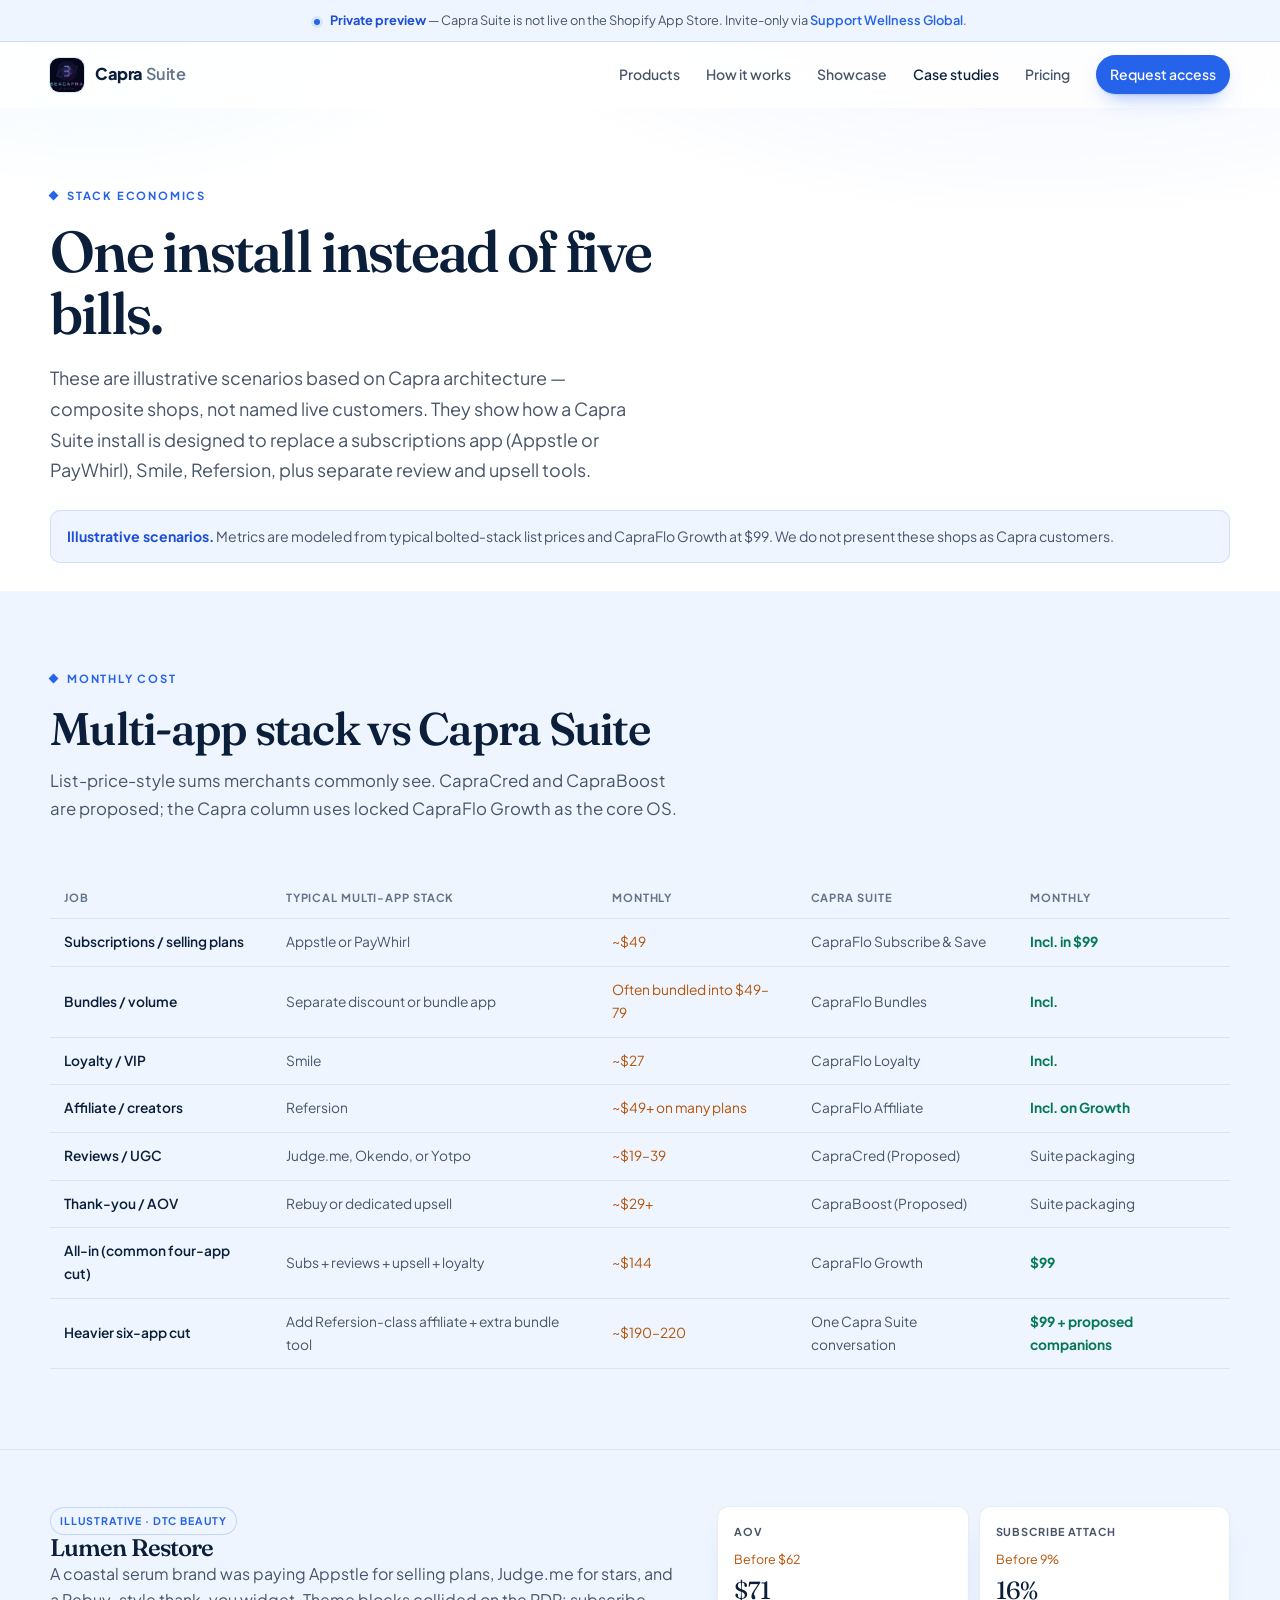
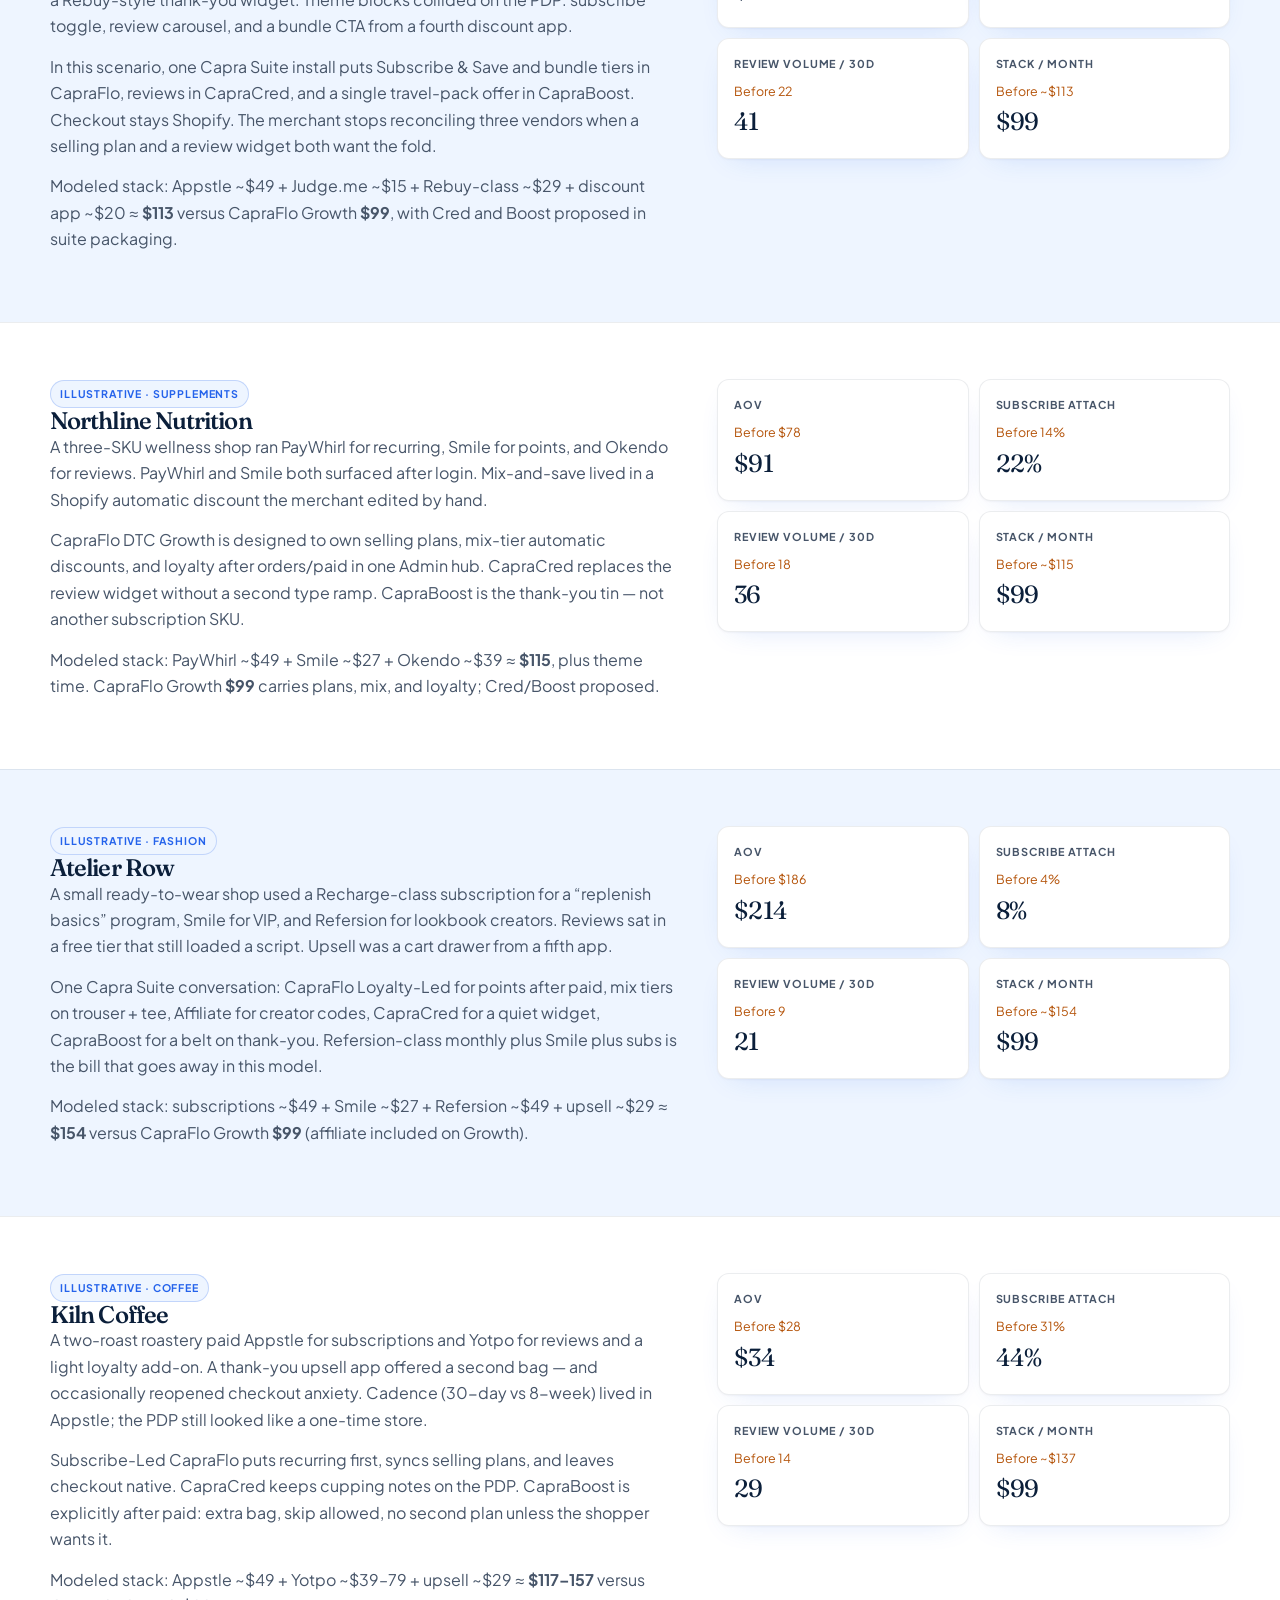
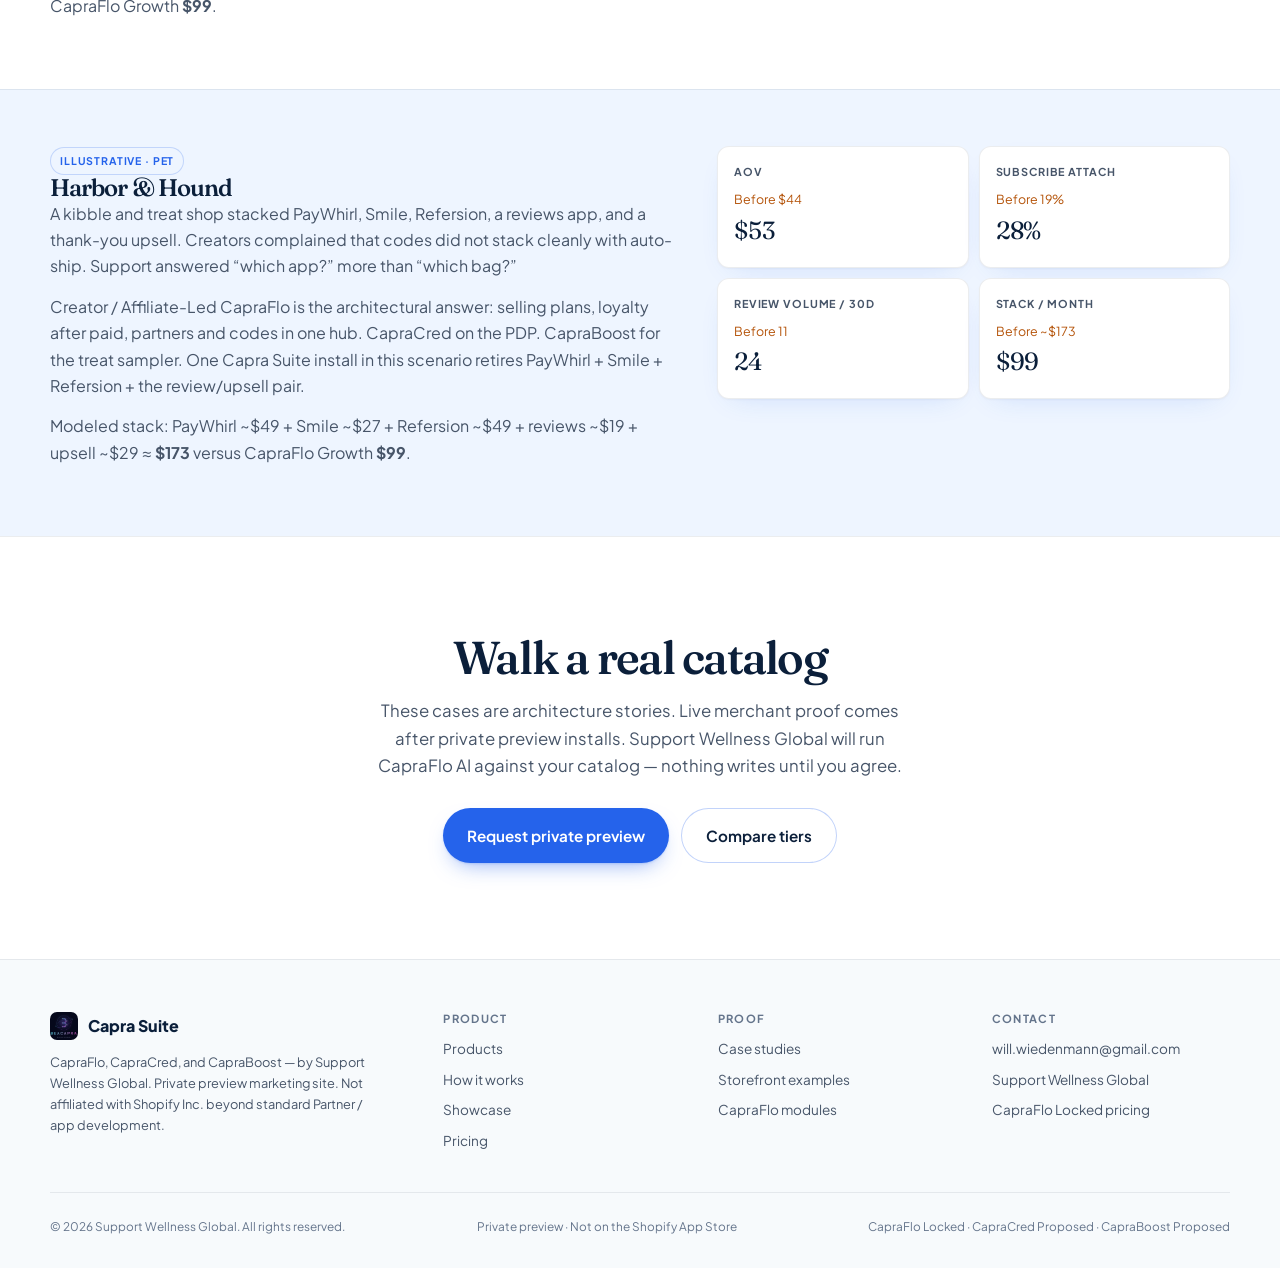
==== commit 1caca683: "Restyle CapraFlo.com to a light white/blue palette. Replaces Capra Ink (ink/bone/copper/moss) with a" ====
--- a/case-studies.html
+++ b/case-studies.html
@@ -52,7 +52,7 @@
     </div>
   </section>
 
-  <section class="section-tight on-bone">
+  <section class="section-tight on-sky">
     <div class="container">
       <div class="section-head">
         <div class="eyebrow">Monthly cost</div>
@@ -133,7 +133,7 @@
     </div>
   </section>
 
-  <article class="case on-bone" id="lumen">
+  <article class="case on-sky" id="lumen">
     <div class="container case-grid">
       <div class="prose">
         <span class="tag tag-illust">Illustrative · DTC beauty</span>
@@ -201,7 +201,7 @@
     </div>
   </article>
 
-  <article class="case on-bone" id="atelier">
+  <article class="case on-sky" id="atelier">
     <div class="container case-grid">
       <div class="prose">
         <span class="tag tag-illust">Illustrative · Fashion</span>
@@ -269,7 +269,7 @@
     </div>
   </article>
 
-  <article class="case on-bone" id="harbor">
+  <article class="case on-sky" id="harbor">
     <div class="container case-grid">
       <div class="prose">
         <span class="tag tag-illust">Illustrative · Pet</span>
--- a/styles.css
+++ b/styles.css
@@ -1,19 +1,23 @@
 :root {
-  --ink: #0c0b0a;
-  --ink-2: #1a1714;
-  --bone: #f4efe6;
-  --bone-2: #ebe4d8;
-  --copper: #c4783b;
-  --copper-deep: #9a5a28;
-  --moss: #3d5a45;
-  --muted: #8a8278;
-  --muted-on-bone: #5c554c;
-  --line: rgba(244, 239, 230, 0.10);
-  --line-strong: rgba(244, 239, 230, 0.20);
-  --line-ink: rgba(12, 11, 10, 0.10);
-  --line-ink-strong: rgba(12, 11, 10, 0.18);
-  --copper-soft: rgba(196, 120, 59, 0.14);
-  --moss-soft: rgba(61, 90, 69, 0.16);
+  --bg: #ffffff;
+  --bg-soft: #f7fafc;
+  --sky: #eef5ff;
+  --sky-2: #f0f7ff;
+  --navy: #0b1f3a;
+  --slate: #1e293b;
+  --muted: #475569;
+  --muted-soft: #64748b;
+  --blue: #2563eb;
+  --blue-deep: #1d4ed8;
+  --blue-soft: rgba(37, 99, 235, 0.10);
+  --line: rgba(11, 31, 58, 0.08);
+  --line-strong: rgba(37, 99, 235, 0.16);
+  --ok: #047857;
+  --ok-soft: rgba(4, 120, 87, 0.10);
+  --lose: #b45309;
+  --card: #ffffff;
+  --shadow: 0 1px 2px rgba(11, 31, 58, 0.04), 0 10px 28px -16px rgba(37, 99, 235, 0.22);
+  --shadow-lg: 0 18px 50px -24px rgba(37, 99, 235, 0.28), 0 8px 20px -10px rgba(11, 31, 58, 0.08);
   --display: "Fraunces", "Iowan Old Style", Georgia, serif;
   --serif: "Instrument Serif", Georgia, serif;
   --sans: "Plus Jakarta Sans", ui-sans-serif, system-ui, sans-serif;
@@ -23,12 +27,12 @@
   --max: 1180px;
   --wide: 1280px;
   --ease: cubic-bezier(0.22, 1, 0.36, 1);
-  --shop-bg: #f4efe6;
-  --shop-ink: #0c0b0a;
-  --shop-muted: #5c554c;
-  --shop-accent: #c4783b;
-  --shop-line: rgba(12, 11, 10, 0.1);
-  --shop-card: #fffaf3;
+  --shop-bg: #f7fafc;
+  --shop-text: #0b1f3a;
+  --shop-muted: #475569;
+  --shop-accent: #2563eb;
+  --shop-line: rgba(11, 31, 58, 0.1);
+  --shop-card: #ffffff;
 }
 
 *, *::before, *::after { box-sizing: border-box; margin: 0; padding: 0; }
@@ -37,8 +41,8 @@
 
 body {
   font-family: var(--sans);
-  background: var(--ink);
-  color: var(--bone);
+  background: var(--bg);
+  color: var(--slate);
   line-height: 1.65;
   -webkit-font-smoothing: antialiased;
   -moz-osx-font-smoothing: grayscale;
@@ -51,23 +55,23 @@
   position: fixed;
   inset: 0;
   z-index: 0;
-  opacity: 0.35;
-  background-image: url("data:image/svg+xml,%3Csvg viewBox='0 0 200 200' xmlns='http://www.w3.org/2000/svg'%3E%3Cfilter id='n'%3E%3CfeTurbulence type='fractalNoise' baseFrequency='0.85' numOctaves='4' stitchTiles='stitch'/%3E%3C/filter%3E%3Crect width='100%25' height='100%25' filter='url(%23n)' opacity='0.55'/%3E%3C/svg%3E");
-  mix-blend-mode: overlay;
+  background:
+    radial-gradient(1100px 520px at 82% -8%, rgba(37, 99, 235, 0.10), transparent 56%),
+    radial-gradient(720px 380px at 8% 0%, rgba(14, 165, 233, 0.07), transparent 52%);
 }
 
 body.nav-open { overflow: hidden; }
 body.nav-open .preview-banner { visibility: hidden; }
 
-a { color: var(--copper); text-decoration: none; transition: color 0.2s var(--ease); }
-a:hover { color: var(--copper-deep); }
+a { color: var(--blue); text-decoration: none; transition: color 0.2s var(--ease); }
+a:hover { color: var(--blue-deep); }
 img { max-width: 100%; display: block; }
 button { font-family: inherit; cursor: pointer; border: none; background: none; color: inherit; }
 ul, ol { list-style: none; }
 code { font-family: var(--mono); }
 
 :focus-visible {
-  outline: 2px solid var(--copper);
+  outline: 2px solid var(--blue);
   outline-offset: 3px;
 }
 
@@ -76,8 +80,8 @@
   left: 16px;
   top: -40px;
   z-index: 400;
-  background: var(--bone);
-  color: var(--ink);
+  background: var(--navy);
+  color: #ffffff;
   padding: 8px 12px;
   border-radius: 6px;
   font-size: 0.8rem;
@@ -96,14 +100,14 @@
   font-weight: 700;
   letter-spacing: 0.16em;
   text-transform: uppercase;
-  color: var(--copper);
+  color: var(--blue);
   margin-bottom: 16px;
 }
 .eyebrow::before {
   content: "";
   width: 7px;
   height: 7px;
-  background: var(--copper);
+  background: var(--blue);
   transform: rotate(45deg);
 }
 
@@ -113,7 +117,7 @@
   font-optical-sizing: auto;
   letter-spacing: -0.038em;
   line-height: 1.08;
-  color: var(--bone);
+  color: var(--navy);
 }
 .serif-italic { font-family: var(--serif); font-style: italic; font-weight: 400; letter-spacing: -0.02em; }
 .muted { color: var(--muted); }
@@ -132,35 +136,38 @@
 .preview-banner {
   position: relative;
   z-index: 200;
-  background: #1a1714;
-  border-bottom: 1px solid var(--line);
+  background: var(--sky);
+  border-bottom: 1px solid var(--line-strong);
   padding: 10px 20px;
   text-align: center;
   font-size: 0.8rem;
   color: var(--muted);
 }
-.preview-banner strong { color: var(--copper); font-weight: 700; }
-.preview-banner a { color: var(--copper); font-weight: 600; }
+.preview-banner strong { color: var(--blue-deep); font-weight: 700; }
+.preview-banner a { color: var(--blue); font-weight: 600; }
 .live-dot {
   display: inline-block;
   width: 6px;
   height: 6px;
   border-radius: 50%;
-  background: var(--copper);
+  background: var(--blue);
   margin-right: 8px;
   vertical-align: middle;
-  box-shadow: 0 0 0 3px var(--copper-soft);
+  box-shadow: 0 0 0 3px var(--blue-soft);
 }
 
 .nav {
   position: sticky;
   top: 0;
   z-index: 100;
-  background: #0c0b0a;
+  background: rgba(255, 255, 255, 0.86);
+  backdrop-filter: saturate(1.2) blur(16px);
+  -webkit-backdrop-filter: saturate(1.2) blur(16px);
   border-bottom: 1px solid transparent;
 }
 .nav.is-scrolled {
   border-bottom-color: var(--line);
+  box-shadow: 0 1px 0 rgba(11, 31, 58, 0.04);
 }
 .nav-inner {
   display: flex;
@@ -175,7 +182,7 @@
   display: flex;
   align-items: center;
   gap: 11px;
-  color: var(--bone) !important;
+  color: var(--navy) !important;
   font-weight: 800;
   font-size: 1.02rem;
   letter-spacing: -0.03em;
@@ -187,11 +194,11 @@
   object-fit: cover;
   box-shadow: 0 0 0 1px var(--line-strong);
 }
-.brand-em { font-weight: 600; color: var(--muted); margin-left: 0.18em; }
+.brand-em { font-weight: 600; color: var(--muted-soft); margin-left: 0.18em; }
 .nav-links { display: flex; align-items: center; gap: 26px; }
 .nav-links a { color: var(--muted); font-size: 0.875rem; font-weight: 550; }
 .nav-links a:hover,
-.nav-links a[aria-current="page"] { color: var(--bone); }
+.nav-links a[aria-current="page"] { color: var(--navy); }
 .nav-toggle {
   display: none;
   width: 40px;
@@ -205,7 +212,7 @@
   left: 11px;
   right: 11px;
   height: 1.5px;
-  background: var(--bone);
+  background: var(--navy);
   transition: transform 0.2s var(--ease), top 0.2s;
 }
 .nav-toggle span:first-child { top: 15px; }
@@ -227,17 +234,21 @@
 }
 .btn:hover { transform: translateY(-1px); }
 .btn-primary {
-  background: var(--copper);
-  color: var(--bone) !important;
-  box-shadow: none;
-}
-.btn-primary:hover { background: var(--copper-deep); color: var(--bone) !important; }
+  background: var(--blue);
+  color: #ffffff !important;
+  box-shadow: 0 1px 2px rgba(37, 99, 235, 0.18), 0 10px 22px -10px rgba(37, 99, 235, 0.55);
+}
+.btn-primary:hover { background: var(--blue-deep); color: #ffffff !important; }
 .btn-ghost {
-  background: transparent;
-  color: var(--bone) !important;
-  border: 1px solid var(--copper);
-}
-.btn-ghost:hover { background: var(--copper-soft); color: var(--bone) !important; }
+  background: #ffffff;
+  color: var(--navy) !important;
+  border: 1px solid rgba(37, 99, 235, 0.28);
+}
+.btn-ghost:hover {
+  background: var(--blue-soft);
+  border-color: var(--blue);
+  color: var(--blue-deep) !important;
+}
 .btn-sm { padding: 8px 14px; font-size: 0.8125rem; }
 .btn-lg { padding: 14px 24px; font-size: 0.95rem; }
 
@@ -253,12 +264,12 @@
   border-radius: 999px;
   border: 1px solid var(--line-strong);
   color: var(--muted);
-  background: rgba(255, 255, 255, 0.03);
-}
-.tag-lock { color: var(--moss); border-color: rgba(61, 90, 69, 0.35); background: var(--moss-soft); }
-.tag-prop { color: var(--copper); border-color: rgba(212, 179, 106, 0.32); background: var(--copper-soft); }
-.tag-suite { color: var(--copper); border-color: rgba(196, 120, 59, 0.32); background: rgba(196, 120, 59, 0.1); }
-.tag-illust { color: var(--copper); border-color: rgba(201, 184, 150, 0.3); background: var(--copper-soft); }
+  background: var(--sky-2);
+}
+.tag-lock { color: var(--ok); border-color: rgba(4, 120, 87, 0.28); background: var(--ok-soft); }
+.tag-prop { color: var(--blue-deep); border-color: rgba(37, 99, 235, 0.28); background: var(--blue-soft); }
+.tag-suite { color: var(--blue-deep); border-color: rgba(37, 99, 235, 0.28); background: rgba(37, 99, 235, 0.08); }
+.tag-illust { color: var(--blue); border-color: rgba(37, 99, 235, 0.22); background: var(--sky); }
 
 .hero { position: relative; padding: 88px 0 72px; overflow: hidden; }
 .hero-grid {
@@ -281,7 +292,7 @@
   font-size: 0.8rem;
   color: var(--muted);
 }
-.hero-meta strong { color: var(--muted); font-weight: 600; }
+.hero-meta strong { color: var(--slate); font-weight: 600; }
 
 .page-hero { padding: 72px 0 28px; }
 .page-hero h1 { font-size: clamp(2.4rem, 4.8vw, 3.6rem); margin-bottom: 18px; max-width: 16ch; }
@@ -306,7 +317,7 @@
   display: block;
   font-size: 0.82rem;
   font-weight: 700;
-  color: var(--bone);
+  color: var(--navy);
   margin-bottom: 2px;
 }
 .trust-item span { font-size: 0.75rem; color: var(--muted); }
@@ -320,13 +331,14 @@
   padding: 22px 20px 24px;
   border: 1px solid var(--line);
   border-radius: var(--radius);
-  background: var(--ink-2);
+  background: var(--card);
+  box-shadow: var(--shadow);
   min-height: 100%;
 }
 .step-num {
   font-family: var(--display);
   font-size: 1.35rem;
-  color: var(--copper);
+  color: var(--blue);
   margin-bottom: 14px;
   letter-spacing: -0.04em;
 }
@@ -344,19 +356,21 @@
   padding: 28px 26px;
   border: 1px solid var(--line);
   border-radius: var(--radius);
-  background: var(--ink-2);
+  background: var(--card);
+  box-shadow: var(--shadow);
   color: inherit !important;
-  transition: border-color 0.2s, transform 0.2s var(--ease);
+  transition: border-color 0.2s, transform 0.2s var(--ease), box-shadow 0.2s;
   min-height: 280px;
 }
 .prod-tile:hover {
   border-color: var(--line-strong);
   transform: translateY(-2px);
+  box-shadow: var(--shadow-lg);
   color: inherit !important;
 }
 .prod-tile.featured {
-  background: linear-gradient(180deg, #241e18 0%, var(--ink-2) 55%);
-  border-color: rgba(196, 120, 59, 0.35);
+  background: linear-gradient(180deg, var(--sky) 0%, #ffffff 58%);
+  border-color: rgba(37, 99, 235, 0.22);
 }
 .prod-tile .tag { margin-bottom: 16px; align-self: flex-start; }
 .prod-tile h3 { font-size: 1.55rem; margin-bottom: 10px; }
@@ -365,17 +379,17 @@
   margin-top: 20px;
   font-size: 0.82rem;
   font-weight: 700;
-  color: var(--copper);
+  color: var(--blue);
 }
 .mini-grid { display: grid; grid-template-columns: 1fr 1fr; gap: 8px; margin-top: 18px; }
 .mini-chip {
   padding: 10px 12px;
   border-radius: 8px;
-  background: rgba(0, 0, 0, 0.28);
+  background: var(--sky-2);
   border: 1px solid var(--line);
   font-size: 0.74rem;
 }
-.mini-chip b { display: block; color: var(--bone); font-weight: 650; margin-bottom: 2px; }
+.mini-chip b { display: block; color: var(--navy); font-weight: 650; margin-bottom: 2px; }
 
 .cta-band {
   border-top: 1px solid var(--line);
@@ -400,7 +414,7 @@
 .footer {
   border-top: 1px solid var(--line);
   padding: 52px 0 32px;
-  background: var(--ink-2);
+  background: var(--bg-soft);
   position: relative;
   z-index: 1;
 }
@@ -416,7 +430,7 @@
   gap: 10px;
   font-weight: 800;
   font-size: 1rem;
-  color: var(--bone);
+  color: var(--navy);
   margin-bottom: 12px;
 }
 .footer-brand img { width: 28px; height: 28px; border-radius: 7px; object-fit: cover; }
@@ -427,12 +441,12 @@
   font-weight: 700;
   letter-spacing: 0.12em;
   text-transform: uppercase;
-  color: var(--muted);
+  color: var(--muted-soft);
   margin-bottom: 14px;
 }
 .footer-links { display: flex; flex-direction: column; gap: 8px; }
 .footer-links a { color: var(--muted); font-size: 0.85rem; }
-.footer-links a:hover { color: var(--bone); }
+.footer-links a:hover { color: var(--navy); }
 .footer-bottom {
   display: flex;
   flex-wrap: wrap;
@@ -441,46 +455,47 @@
   padding-top: 24px;
   border-top: 1px solid var(--line);
   font-size: 0.74rem;
-  color: var(--muted);
-}
-
-/* Device frames */
+  color: var(--muted-soft);
+}
+
+/* Device frames — dark navy allowed only here for contrast */
 .frame {
-  background: var(--ink-2);
-  border: 1px solid var(--line-strong);
+  background: #0b1f3a;
+  color: #d7e3f4;
+  border: 1px solid rgba(37, 99, 235, 0.28);
   border-radius: 16px;
   overflow: hidden;
-  box-shadow: 0 30px 70px -28px rgba(0, 0, 0, 0.7);
+  box-shadow: var(--shadow-lg);
 }
 .frame-chrome {
   display: flex;
   align-items: center;
   gap: 8px;
   padding: 10px 12px;
-  border-bottom: 1px solid var(--line);
-  background: rgba(0, 0, 0, 0.28);
+  border-bottom: 1px solid rgba(226, 232, 240, 0.08);
+  background: rgba(7, 21, 38, 0.55);
 }
 .frame-dots { display: flex; gap: 5px; }
 .frame-dots i {
   width: 8px;
   height: 8px;
   border-radius: 50%;
-  background: rgba(255, 255, 255, 0.12);
+  background: rgba(255, 255, 255, 0.16);
   display: block;
 }
-.frame-dots i:nth-child(1) { background: #c96a66; opacity: 0.85; }
-.frame-dots i:nth-child(2) { background: #c9a24a; opacity: 0.85; }
-.frame-dots i:nth-child(3) { background: #5ea86a; opacity: 0.85; }
+.frame-dots i:nth-child(1) { background: #ff5f57; opacity: 0.85; }
+.frame-dots i:nth-child(2) { background: #febc2e; opacity: 0.85; }
+.frame-dots i:nth-child(3) { background: #28c840; opacity: 0.85; }
 .frame-url {
   flex: 1;
   text-align: center;
   font-size: 0.66rem;
-  color: var(--muted);
+  color: #94a3b8;
   font-weight: 550;
-  background: rgba(255, 255, 255, 0.04);
+  background: rgba(255, 255, 255, 0.05);
   border-radius: 6px;
   padding: 4px 10px;
-  border: 1px solid var(--line);
+  border: 1px solid rgba(226, 232, 240, 0.08);
 }
 .preview-cap {
   display: flex;
@@ -496,17 +511,17 @@
 .phone {
   width: min(100%, 320px);
   margin-inline: auto;
-  background: #3a3128;
-  border: 1px solid rgba(236, 230, 220, 0.22);
+  background: #0b1f3a;
+  border: 1px solid rgba(226, 232, 240, 0.18);
   border-radius: 28px;
   padding: 12px 10px 14px;
-  box-shadow: 0 30px 70px -28px rgba(0, 0, 0, 0.7);
+  box-shadow: var(--shadow-lg);
 }
 .phone-notch {
   width: 96px;
   height: 18px;
   border-radius: 0 0 12px 12px;
-  background: #1a1714;
+  background: #071526;
   margin: -12px auto 10px;
 }
 .phone-screen {
@@ -519,19 +534,20 @@
   display: grid;
   grid-template-columns: 132px 1fr;
   min-height: 360px;
-  background: #14110e;
+  background: #12263f;
+  color: #d7e3f4;
 }
 .admin-rail {
-  border-right: 1px solid var(--line);
+  border-right: 1px solid rgba(226, 232, 240, 0.08);
   padding: 12px 8px;
-  background: #0c0b0a;
+  background: #0b1f3a;
 }
 .admin-rail .side-label {
   font-size: 0.58rem;
   font-weight: 700;
   letter-spacing: 0.12em;
   text-transform: uppercase;
-  color: var(--muted);
+  color: #94a3b8;
   padding: 8px 8px 6px;
 }
 .nav-item {
@@ -541,28 +557,28 @@
   padding: 7px 8px;
   border-radius: 7px;
   font-size: 0.68rem;
-  color: var(--muted);
+  color: #94a3b8;
   font-weight: 550;
   margin-bottom: 2px;
 }
 .nav-item.active {
-  background: rgba(196, 120, 59, 0.14);
-  color: var(--copper);
+  background: rgba(37, 99, 235, 0.22);
+  color: #bfdbfe;
 }
 .nav-item .ico {
   width: 13px;
   height: 13px;
   border-radius: 3px;
-  background: rgba(255, 255, 255, 0.08);
+  background: rgba(255, 255, 255, 0.1);
   flex-shrink: 0;
 }
-.nav-item.active .ico { background: var(--copper); }
+.nav-item.active .ico { background: #60a5fa; }
 .admin-main { padding: 16px 16px 18px; }
 .admin-kicker {
   font-size: 0.62rem;
   letter-spacing: 0.1em;
   text-transform: uppercase;
-  color: var(--muted);
+  color: #94a3b8;
   font-weight: 700;
   margin-bottom: 4px;
 }
@@ -571,8 +587,9 @@
   font-size: 1.08rem;
   letter-spacing: -0.03em;
   margin-bottom: 4px;
-}
-.admin-sub { font-size: 0.7rem; color: var(--muted); margin-bottom: 14px; }
+  color: #f8fafc;
+}
+.admin-sub { font-size: 0.7rem; color: #94a3b8; margin-bottom: 14px; }
 
 .mode-list { display: grid; gap: 6px; }
 .mode-row {
@@ -582,16 +599,16 @@
   gap: 8px;
   padding: 9px 10px;
   border-radius: 8px;
-  border: 1px solid var(--line);
-  background: rgba(255, 255, 255, 0.02);
+  border: 1px solid rgba(226, 232, 240, 0.08);
+  background: rgba(255, 255, 255, 0.03);
   font-size: 0.72rem;
 }
 .mode-row.on {
-  border-color: rgba(196, 120, 59, 0.42);
-  background: rgba(196, 120, 59, 0.1);
-}
-.mode-row b { display: block; color: var(--bone); font-weight: 650; }
-.mode-row span { color: var(--muted); font-size: 0.64rem; }
+  border-color: rgba(96, 165, 250, 0.45);
+  background: rgba(37, 99, 235, 0.18);
+}
+.mode-row b { display: block; color: #f8fafc; font-weight: 650; }
+.mode-row span { color: #94a3b8; font-size: 0.64rem; }
 .pill {
   font-size: 0.56rem;
   font-weight: 700;
@@ -599,22 +616,22 @@
   text-transform: uppercase;
   padding: 3px 7px;
   border-radius: 999px;
-  background: rgba(196, 120, 59, 0.2);
-  color: var(--copper);
-  border: 1px solid rgba(196, 120, 59, 0.28);
+  background: rgba(37, 99, 235, 0.28);
+  color: #bfdbfe;
+  border: 1px solid rgba(96, 165, 250, 0.32);
   white-space: nowrap;
 }
 .ai-note {
   margin-top: 12px;
   padding: 10px 12px;
   border-radius: 8px;
-  border: 1px solid rgba(196, 120, 59, 0.24);
-  background: rgba(196, 120, 59, 0.08);
+  border: 1px solid rgba(96, 165, 250, 0.28);
+  background: rgba(37, 99, 235, 0.14);
   font-size: 0.68rem;
-  color: var(--muted);
+  color: #cbd5e1;
   line-height: 1.5;
 }
-.ai-note strong { color: var(--copper); }
+.ai-note strong { color: #93c5fd; }
 .agree-row {
   margin-top: 10px;
   display: flex;
@@ -627,36 +644,38 @@
   border-radius: 8px;
   font-size: 0.68rem;
   font-weight: 700;
-  background: var(--copper);
-  color: var(--bone);
-}
-.agree-row .hint { font-size: 0.62rem; color: var(--muted); }
+  background: #2563eb;
+  color: #ffffff;
+}
+.agree-row .hint { font-size: 0.62rem; color: #94a3b8; }
 
 .table-mini { width: 100%; border-collapse: collapse; font-size: 0.68rem; }
 .table-mini th {
   text-align: left;
-  color: var(--muted);
+  color: #94a3b8;
   font-weight: 650;
   padding: 6px 8px;
-  border-bottom: 1px solid var(--line);
+  border-bottom: 1px solid rgba(226, 232, 240, 0.08);
 }
 .table-mini td {
   padding: 8px;
-  border-bottom: 1px solid var(--line);
-  color: var(--muted);
-}
-.table-mini td:first-child { color: var(--bone); font-weight: 600; }
-.status-ok { color: var(--moss); font-weight: 650; }
+  border-bottom: 1px solid rgba(226, 232, 240, 0.08);
+  color: #94a3b8;
+}
+.table-mini td:first-child { color: #f8fafc; font-weight: 600; }
+.status-ok { color: #34d399; font-weight: 650; }
+.status-ok-light { color: var(--ok); font-weight: 650; }
+.status-prop { color: var(--blue); font-weight: 650; }
 
 .toggle {
   width: 28px;
   height: 16px;
   border-radius: 999px;
-  background: rgba(255, 255, 255, 0.12);
+  background: rgba(255, 255, 255, 0.16);
   position: relative;
   flex-shrink: 0;
 }
-.toggle.on { background: var(--copper); }
+.toggle.on { background: #2563eb; }
 .toggle::after {
   content: "";
   position: absolute;
@@ -665,7 +684,7 @@
   width: 12px;
   height: 12px;
   border-radius: 50%;
-  background: var(--bone);
+  background: #ffffff;
 }
 .toggle.on::after { left: 14px; }
 
@@ -673,17 +692,17 @@
   margin-top: 10px;
   padding: 8px 10px;
   border-radius: 8px;
-  background: var(--moss-soft);
-  border: 1px solid rgba(61, 90, 69, 0.35);
+  background: rgba(16, 185, 129, 0.14);
+  border: 1px solid rgba(52, 211, 153, 0.28);
   font-size: 0.66rem;
-  color: var(--moss);
+  color: #6ee7b7;
   font-weight: 650;
 }
 
-/* Storefront themes */
+/* Storefront themes inside device frames */
 .shop {
   background: var(--shop-bg);
-  color: var(--shop-ink);
+  color: var(--shop-text);
   min-height: 100%;
 }
 .shop-bar {
@@ -715,7 +734,7 @@
   background: var(--shop-card);
   margin-bottom: 10px;
 }
-.stars { color: #b8860b; letter-spacing: 1px; font-size: 0.72rem; }
+.stars { color: #ca8a04; letter-spacing: 1px; font-size: 0.72rem; }
 .shop-reviews p { font-size: 0.68rem; color: var(--shop-muted); font-style: italic; margin-top: 4px; }
 .plan-row { display: flex; gap: 6px; margin-bottom: 8px; }
 .plan {
@@ -730,7 +749,7 @@
 }
 .plan.on {
   border-color: var(--shop-accent);
-  color: var(--shop-ink);
+  color: var(--shop-text);
   box-shadow: inset 0 0 0 1px var(--shop-accent);
 }
 .tier-row { display: grid; gap: 5px; margin-bottom: 8px; }
@@ -749,7 +768,7 @@
   padding: 9px;
   border-radius: 8px;
   text-align: center;
-  background: var(--shop-ink);
+  background: var(--shop-text);
   color: var(--shop-bg);
   font-size: 0.72rem;
   font-weight: 700;
@@ -781,7 +800,7 @@
   height: 34px;
   border-radius: 50%;
   margin: 6px auto 10px;
-  background: var(--shop-ink);
+  background: var(--shop-text);
   color: var(--shop-bg);
   display: flex;
   align-items: center;
@@ -812,22 +831,22 @@
   display: inline-block;
   padding: 7px 14px;
   border-radius: 7px;
-  background: var(--shop-ink);
+  background: var(--shop-text);
   color: var(--shop-bg);
   font-size: 0.68rem;
   font-weight: 700;
 }
 .skip { text-align: center; margin-top: 8px; font-size: 0.62rem; color: var(--shop-muted); }
 
-.shop-beauty { --shop-bg: #f6eee8; --shop-ink: #2a1d1a; --shop-muted: #7a655e; --shop-accent: #8a4b4a; --shop-card: #fff8f4; --shop-line: rgba(42, 29, 26, 0.1); }
+.shop-beauty { --shop-bg: #f7f1ee; --shop-text: #2a1d1a; --shop-muted: #7a655e; --shop-accent: #8a4b4a; --shop-card: #fff8f4; --shop-line: rgba(42, 29, 26, 0.1); }
 .shop-beauty .shop-media { background: url("assets/serum.svg") center / 70% no-repeat, linear-gradient(160deg, #e8cfc4 0%, #c9897c 55%, #8a4b4a 100%); }
-.shop-supp { --shop-bg: #eef3ee; --shop-ink: #1c241d; --shop-muted: #5f6d60; --shop-accent: #2f6a4a; --shop-card: #f7fbf7; --shop-line: rgba(28, 36, 29, 0.1); }
+.shop-supp { --shop-bg: #eef6f1; --shop-text: #1c241d; --shop-muted: #5f6d60; --shop-accent: #2f6a4a; --shop-card: #f7fbf7; --shop-line: rgba(28, 36, 29, 0.1); }
 .shop-supp .shop-media { background: url("assets/capsule.svg") center / 80% no-repeat, linear-gradient(160deg, #c9dcc9 0%, #6fa07a 60%, #2f6a4a 100%); }
-.shop-fashion { --shop-bg: #f3f1ec; --shop-ink: #161513; --shop-muted: #6b675f; --shop-accent: #c4783b; --shop-card: #fffcf7; --shop-line: rgba(22, 21, 19, 0.1); }
-.shop-fashion .shop-media { background: url("assets/garment.svg") center / 75% no-repeat, linear-gradient(160deg, #ddd6c8 0%, #8a8478 55%, #2c2a28 100%); }
-.shop-coffee { --shop-bg: #f3ece4; --shop-ink: #211812; --shop-muted: #6e5b4d; --shop-accent: #6b3a22; --shop-card: #fff8f0; --shop-line: rgba(33, 24, 18, 0.1); }
+.shop-fashion { --shop-bg: #f4f7fb; --shop-text: #0b1f3a; --shop-muted: #5b6b7c; --shop-accent: #2563eb; --shop-card: #ffffff; --shop-line: rgba(11, 31, 58, 0.1); }
+.shop-fashion .shop-media { background: url("assets/garment.svg") center / 75% no-repeat, linear-gradient(160deg, #d7e3f4 0%, #7a93b3 55%, #1e3a5f 100%); }
+.shop-coffee { --shop-bg: #f6f1ea; --shop-text: #211812; --shop-muted: #6e5b4d; --shop-accent: #6b3a22; --shop-card: #fff8f0; --shop-line: rgba(33, 24, 18, 0.1); }
 .shop-coffee .shop-media { background: url("assets/bag.svg") center / 70% no-repeat, linear-gradient(160deg, #d8c2a6 0%, #8a5a38 55%, #3b2416 100%); }
-.shop-pet { --shop-bg: #f4efe6; --shop-ink: #241c14; --shop-muted: #6f6454; --shop-accent: #b45a2a; --shop-card: #fffaf2; --shop-line: rgba(36, 28, 20, 0.1); }
+.shop-pet { --shop-bg: #f7f4ee; --shop-text: #241c14; --shop-muted: #6f6454; --shop-accent: #b45a2a; --shop-card: #fffaf2; --shop-line: rgba(36, 28, 20, 0.1); }
 .shop-pet .shop-media { background: url("assets/bowl.svg") center / 70% no-repeat, linear-gradient(160deg, #ead3b0 0%, #d0894a 55%, #7a3d1c 100%); }
 
 /* Products page */
@@ -844,8 +863,9 @@
   color: var(--muted);
   font-size: 0.78rem;
   font-weight: 600;
-}
-.jump a:hover { color: var(--bone); border-color: var(--line-strong); }
+  background: #ffffff;
+}
+.jump a:hover { color: var(--navy); border-color: var(--line-strong); background: var(--sky-2); }
 
 .product-block { padding: 80px 0; border-top: 1px solid var(--line); }
 .product-block .intro {
@@ -875,7 +895,8 @@
 .acc-item {
   border: 1px solid var(--line);
   border-radius: var(--radius);
-  background: var(--ink-2);
+  background: var(--card);
+  box-shadow: var(--shadow);
   overflow: hidden;
 }
 .acc-item.is-open { border-color: var(--line-strong); }
@@ -902,7 +923,7 @@
 .acc-plus::after {
   content: "";
   position: absolute;
-  background: var(--bone);
+  background: var(--navy);
   left: 7px;
   right: 7px;
   top: 13px;
@@ -932,17 +953,19 @@
   justify-content: center;
   font-family: var(--display);
   font-size: 1.25rem;
-  background: var(--ink-2);
+  background: #ffffff;
   border: 1px solid var(--line-strong);
-  color: var(--copper);
+  color: var(--blue);
+  box-shadow: var(--shadow);
 }
 .flow-copy h3 { font-size: 1.3rem; margin-bottom: 8px; }
 .flow-copy p { color: var(--muted); font-size: 0.95rem; max-width: 520px; margin-bottom: 12px; }
 .flow-visual {
-  background: var(--ink-2);
+  background: #ffffff;
   border: 1px solid var(--line);
   border-radius: 12px;
   padding: 14px;
+  box-shadow: var(--shadow);
 }
 .fv-row {
   display: flex;
@@ -951,20 +974,20 @@
   padding: 8px 10px;
   border-radius: 8px;
   margin-bottom: 6px;
-  background: rgba(255, 255, 255, 0.02);
+  background: var(--sky-2);
   border: 1px solid var(--line);
   font-size: 0.72rem;
 }
 .fv-row:last-child { margin-bottom: 0; }
-.fv-row b { color: var(--bone); display: block; }
+.fv-row b { color: var(--navy); display: block; }
 .fv-row span { color: var(--muted); font-size: 0.64rem; }
 .fv-ico {
   width: 28px;
   height: 28px;
   border-radius: 7px;
   flex-shrink: 0;
-  background: rgba(196, 120, 59, 0.16);
-  border: 1px solid rgba(196, 120, 59, 0.25);
+  background: var(--blue-soft);
+  border: 1px solid rgba(37, 99, 235, 0.22);
 }
 
 /* Showcase */
@@ -989,13 +1012,13 @@
 .notice {
   padding: 14px 16px;
   border-radius: 10px;
-  border: 1px solid rgba(196, 120, 59, 0.28);
-  background: var(--copper-soft);
+  border: 1px solid var(--line-strong);
+  background: var(--sky);
   color: var(--muted);
   font-size: 0.88rem;
   margin-bottom: 36px;
 }
-.notice strong { color: var(--copper); }
+.notice strong { color: var(--blue-deep); }
 .compare-wrap { overflow-x: auto; margin: 20px 0 8px; }
 .compare {
   width: 100%;
@@ -1012,13 +1035,13 @@
   font-size: 0.7rem;
   letter-spacing: 0.08em;
   text-transform: uppercase;
-  color: var(--muted);
+  color: var(--muted-soft);
   font-weight: 700;
 }
 .compare td { color: var(--muted); }
-.compare td:first-child { color: var(--bone); font-weight: 600; }
-.compare .win { color: var(--moss); font-weight: 700; }
-.compare .lose { color: #8a4a42; }
+.compare td:first-child { color: var(--navy); font-weight: 600; }
+.compare .win { color: var(--ok); font-weight: 700; }
+.compare .lose { color: var(--lose); }
 
 .case { padding: 56px 0; border-top: 1px solid var(--line); }
 .case-grid {
@@ -1036,11 +1059,12 @@
   padding: 16px;
   border: 1px solid var(--line);
   border-radius: 12px;
-  background: var(--ink-2);
+  background: var(--card);
+  box-shadow: var(--shadow);
 }
 .metric .label { font-size: 0.68rem; color: var(--muted); text-transform: uppercase; letter-spacing: 0.08em; font-weight: 700; }
-.metric .before { font-size: 0.78rem; color: #8a4a42; margin-top: 8px; }
-.metric .after { font-family: var(--display); font-size: 1.55rem; letter-spacing: -0.03em; color: var(--bone); }
+.metric .before { font-size: 0.78rem; color: var(--lose); margin-top: 8px; }
+.metric .after { font-family: var(--display); font-size: 1.55rem; letter-spacing: -0.03em; color: var(--navy); }
 
 /* Pricing */
 .pricing-wrap {
@@ -1050,16 +1074,17 @@
   margin-bottom: 36px;
 }
 .price-card {
-  background: var(--ink-2);
+  background: var(--card);
   border: 1px solid var(--line);
   border-radius: 14px;
   padding: 22px 16px;
   display: flex;
   flex-direction: column;
+  box-shadow: var(--shadow);
 }
 .price-card.popular {
-  border-color: rgba(196, 120, 59, 0.45);
-  background: linear-gradient(180deg, rgba(196, 120, 59, 0.12) 0%, var(--ink-2) 42%);
+  border-color: rgba(37, 99, 235, 0.35);
+  background: linear-gradient(180deg, var(--sky) 0%, #ffffff 42%);
   position: relative;
 }
 .pop-badge {
@@ -1073,8 +1098,8 @@
   text-transform: uppercase;
   padding: 3px 10px;
   border-radius: 999px;
-  background: var(--copper);
-  color: var(--bone);
+  background: var(--blue);
+  color: #ffffff;
   white-space: nowrap;
 }
 .price-card .tier { font-size: 0.8rem; font-weight: 700; color: var(--muted); margin-bottom: 8px; }
@@ -1083,6 +1108,7 @@
   font-size: 2rem;
   letter-spacing: -0.04em;
   line-height: 1;
+  color: var(--navy);
 }
 .price-card .amount .cur { font-size: 1.05rem; vertical-align: top; }
 .price-card .period { font-size: 0.72rem; color: var(--muted); margin: 6px 0 16px; }
@@ -1101,7 +1127,7 @@
   width: 6px;
   height: 6px;
   border-radius: 50%;
-  background: var(--copper);
+  background: var(--blue);
 }
 .price-card .cta {
   display: block;
@@ -1111,18 +1137,20 @@
   font-size: 0.78rem;
   font-weight: 650;
   border: 1px solid var(--line-strong);
-  color: var(--bone) !important;
-}
-.price-card .cta:hover { border-color: var(--copper); color: var(--bone) !important; }
-.price-card.popular .cta { background: var(--copper); color: var(--bone) !important; border: none; }
-.price-card.popular .cta:hover { background: var(--copper-deep); }
+  color: var(--navy) !important;
+  background: #ffffff;
+}
+.price-card .cta:hover { border-color: var(--blue); color: var(--blue-deep) !important; }
+.price-card.popular .cta { background: var(--blue); color: #ffffff !important; border: none; }
+.price-card.popular .cta:hover { background: var(--blue-deep); }
 
 .proposed-note {
   text-align: center;
   padding: 16px 22px;
   border-radius: 12px;
-  background: var(--ink-2);
-  border: 1px solid var(--line);
+  background: var(--card);
+  border: 1px solid var(--line);
+  box-shadow: var(--shadow);
   font-size: 0.9rem;
   color: var(--muted);
   margin-bottom: 48px;
@@ -1142,15 +1170,16 @@
   border-radius: 14px;
   padding: 24px;
   border: 1px solid var(--line);
-  background: var(--ink-2);
-}
-.stack-box.winner { border-color: rgba(196, 120, 59, 0.4); }
+  background: var(--card);
+  box-shadow: var(--shadow);
+}
+.stack-box.winner { border-color: rgba(37, 99, 235, 0.35); background: linear-gradient(180deg, var(--sky) 0%, #ffffff 50%); }
 .stack-label {
   font-size: 0.66rem;
   font-weight: 700;
   letter-spacing: 0.1em;
   text-transform: uppercase;
-  color: var(--muted);
+  color: var(--muted-soft);
   margin-bottom: 6px;
 }
 .stack-sub { font-size: 0.8rem; color: var(--muted); margin-bottom: 14px; }
@@ -1159,9 +1188,10 @@
   font-size: 2.3rem;
   letter-spacing: -0.04em;
   margin-bottom: 16px;
-}
-.stack-box.winner .stack-total { color: var(--copper); }
-.stack-box.loser .stack-total { color: #8a4a42; }
+  color: var(--navy);
+}
+.stack-box.winner .stack-total { color: var(--blue); }
+.stack-box.loser .stack-total { color: var(--lose); }
 .stack-box ul { display: flex; flex-direction: column; gap: 8px; }
 .stack-box li {
   display: flex;
@@ -1177,8 +1207,9 @@
 .surf-card {
   padding: 20px 16px;
   border-radius: 12px;
-  background: var(--ink-2);
-  border: 1px solid var(--line);
+  background: var(--card);
+  border: 1px solid var(--line);
+  box-shadow: var(--shadow);
 }
 .surf-card h3 {
   font-size: 0.95rem;
@@ -1194,9 +1225,9 @@
   font-size: 0.65rem;
   padding: 2px 6px;
   border-radius: 4px;
-  background: rgba(0, 0, 0, 0.35);
-  border: 1px solid var(--line);
-  color: var(--copper);
+  background: var(--sky);
+  border: 1px solid var(--line);
+  color: var(--blue-deep);
 }
 
 .agency-inner {
@@ -1206,10 +1237,11 @@
   align-items: center;
 }
 .agency-card {
-  background: var(--ink-2);
+  background: var(--card);
   border: 1px solid var(--line);
   border-radius: 16px;
   padding: 24px;
+  box-shadow: var(--shadow);
 }
 .ac-row {
   display: flex;
@@ -1228,6 +1260,7 @@
   font-weight: 700;
   padding-top: 18px;
   font-size: 0.95rem;
+  color: var(--navy);
 }
 .faq dd {
   color: var(--muted);
@@ -1236,129 +1269,12 @@
   border-bottom: 1px solid var(--line);
 }
 
-/* Bone sections — paper panels on the ink page */
-.on-bone {
-  background: var(--bone);
-  color: var(--ink);
-}
-.on-bone h1,
-.on-bone h2,
-.on-bone h3,
-.on-bone h4,
-.on-bone .display { color: var(--ink); }
-.on-bone .lead,
-.on-bone .sub,
-.on-bone .muted,
-.on-bone .prose p,
-.on-bone .walk-note,
-.on-bone .show-head p,
-.on-bone .flow-copy p,
-.on-bone .step p,
-.on-bone .cta-band p,
-.on-bone .faq dd { color: var(--muted-on-bone); }
-.on-bone .eyebrow { color: var(--copper); }
-.on-bone .eyebrow::before { background: var(--copper); }
-.on-bone a:not(.btn):not(.prod-tile) { color: var(--copper-deep); }
-.on-bone a:not(.btn):not(.prod-tile):hover { color: var(--copper); }
-.on-bone .btn-ghost {
-  color: var(--ink) !important;
-  border-color: var(--copper);
-}
-.on-bone .btn-ghost:hover {
-  background: var(--copper-soft);
-  color: var(--ink) !important;
-}
-.on-bone .btn-primary {
-  background: var(--copper);
-  color: var(--bone) !important;
-}
-.on-bone .btn-primary:hover { background: var(--copper-deep); color: var(--bone) !important; }
-.on-bone .hairline,
-.on-bone { border-color: var(--line-ink); }
-.on-bone .step,
-.on-bone .prod-tile,
-.on-bone .acc-item,
-.on-bone .price-card,
-.on-bone .metric,
-.on-bone .surf-card,
-.on-bone .agency-card,
-.on-bone .stack-box,
-.on-bone .flow-visual,
-.on-bone .flow-num,
-.on-bone .proposed-note,
-.on-bone .notice {
-  background: var(--bone-2);
-  border-color: var(--line-ink);
-  color: var(--ink);
-}
-.on-bone .prod-tile { color: var(--ink) !important; }
-.on-bone .prod-tile:hover { color: var(--ink) !important; border-color: var(--line-ink-strong); }
-.on-bone .prod-tile.featured {
-  background: linear-gradient(180deg, #f7efe3 0%, var(--bone-2) 55%);
-  border-color: rgba(196, 120, 59, 0.35);
-}
-.on-bone .prod-tile p,
-.on-bone .step p,
-.on-bone .price-card .tier,
-.on-bone .price-card li,
-.on-bone .price-card .period,
-.on-bone .stack-sub,
-.on-bone .surf-card p,
-.on-bone .acc-trigger small { color: var(--muted-on-bone); }
-.on-bone .mini-chip {
-  background: rgba(12, 11, 10, 0.04);
-  border-color: var(--line-ink);
-}
-.on-bone .mini-chip b,
-.on-bone .fv-row b,
-.on-bone .metric .after,
-.on-bone .compare td:first-child,
-.on-bone .price-card .amount,
-.on-bone .stack-total { color: var(--ink); }
-.on-bone .fv-row {
-  background: rgba(12, 11, 10, 0.03);
-  border-color: var(--line-ink);
-}
-.on-bone .acc-plus { border-color: var(--line-ink-strong); }
-.on-bone .acc-plus::before,
-.on-bone .acc-plus::after { background: var(--ink); }
-.on-bone .price-card .cta {
-  border-color: var(--line-ink-strong);
-  color: var(--ink) !important;
-}
-.on-bone .price-card.popular .cta {
-  background: var(--copper);
-  color: var(--bone) !important;
-}
-.on-bone .price-card.popular {
-  background: linear-gradient(180deg, rgba(196, 120, 59, 0.12) 0%, var(--bone-2) 42%);
-  border-color: rgba(196, 120, 59, 0.4);
-}
-.on-bone .jump a {
-  border-color: var(--line-ink);
-  color: var(--muted-on-bone);
-}
-.on-bone .jump a:hover { color: var(--ink); border-color: var(--line-ink-strong); }
-.on-bone .tag {
-  background: rgba(12, 11, 10, 0.04);
-  border-color: var(--line-ink-strong);
-}
-.on-bone .preview-cap { color: var(--muted-on-bone); }
-.on-bone .compare th,
-.on-bone .compare td { border-bottom-color: var(--line-ink); color: var(--muted-on-bone); }
-.on-bone .ac-row { border-bottom-color: var(--line-ink); }
-.on-bone .ac-row span:first-child { color: var(--muted-on-bone); }
-.on-bone .faq dd { border-bottom-color: var(--line-ink); }
-.on-bone .notice { color: var(--muted-on-bone); }
-.on-bone.trust,
-.on-bone .trust-item { border-color: var(--line-ink); }
-.on-bone .trust-item b { color: var(--ink); }
-.on-bone .trust-item span { color: var(--muted-on-bone); }
-.on-bone code {
-  background: rgba(12, 11, 10, 0.06);
-  border-color: var(--line-ink);
-  color: var(--copper-deep);
-}
+/* Alternating sky panels on the white page */
+.on-sky {
+  background: var(--sky);
+}
+.on-sky.trust,
+.on-sky .trust-item { border-color: rgba(37, 99, 235, 0.12); }
 
 @media (max-width: 1100px) {
   .pricing-wrap { grid-template-columns: repeat(3, 1fr); }
@@ -1393,10 +1309,11 @@
     justify-content: flex-start;
     gap: 0;
     padding: 8px 24px 32px;
-    background: #0c0b0a;
+    background: #ffffff;
     min-height: calc(100dvh - 100%);
     overflow-y: auto;
     border-bottom: 1px solid var(--line);
+    box-shadow: var(--shadow-lg);
   }
   .nav-links.is-open { display: flex; }
   .nav-links a { padding: 14px 0; border-bottom: 1px solid var(--line); font-size: 1.05rem; }
